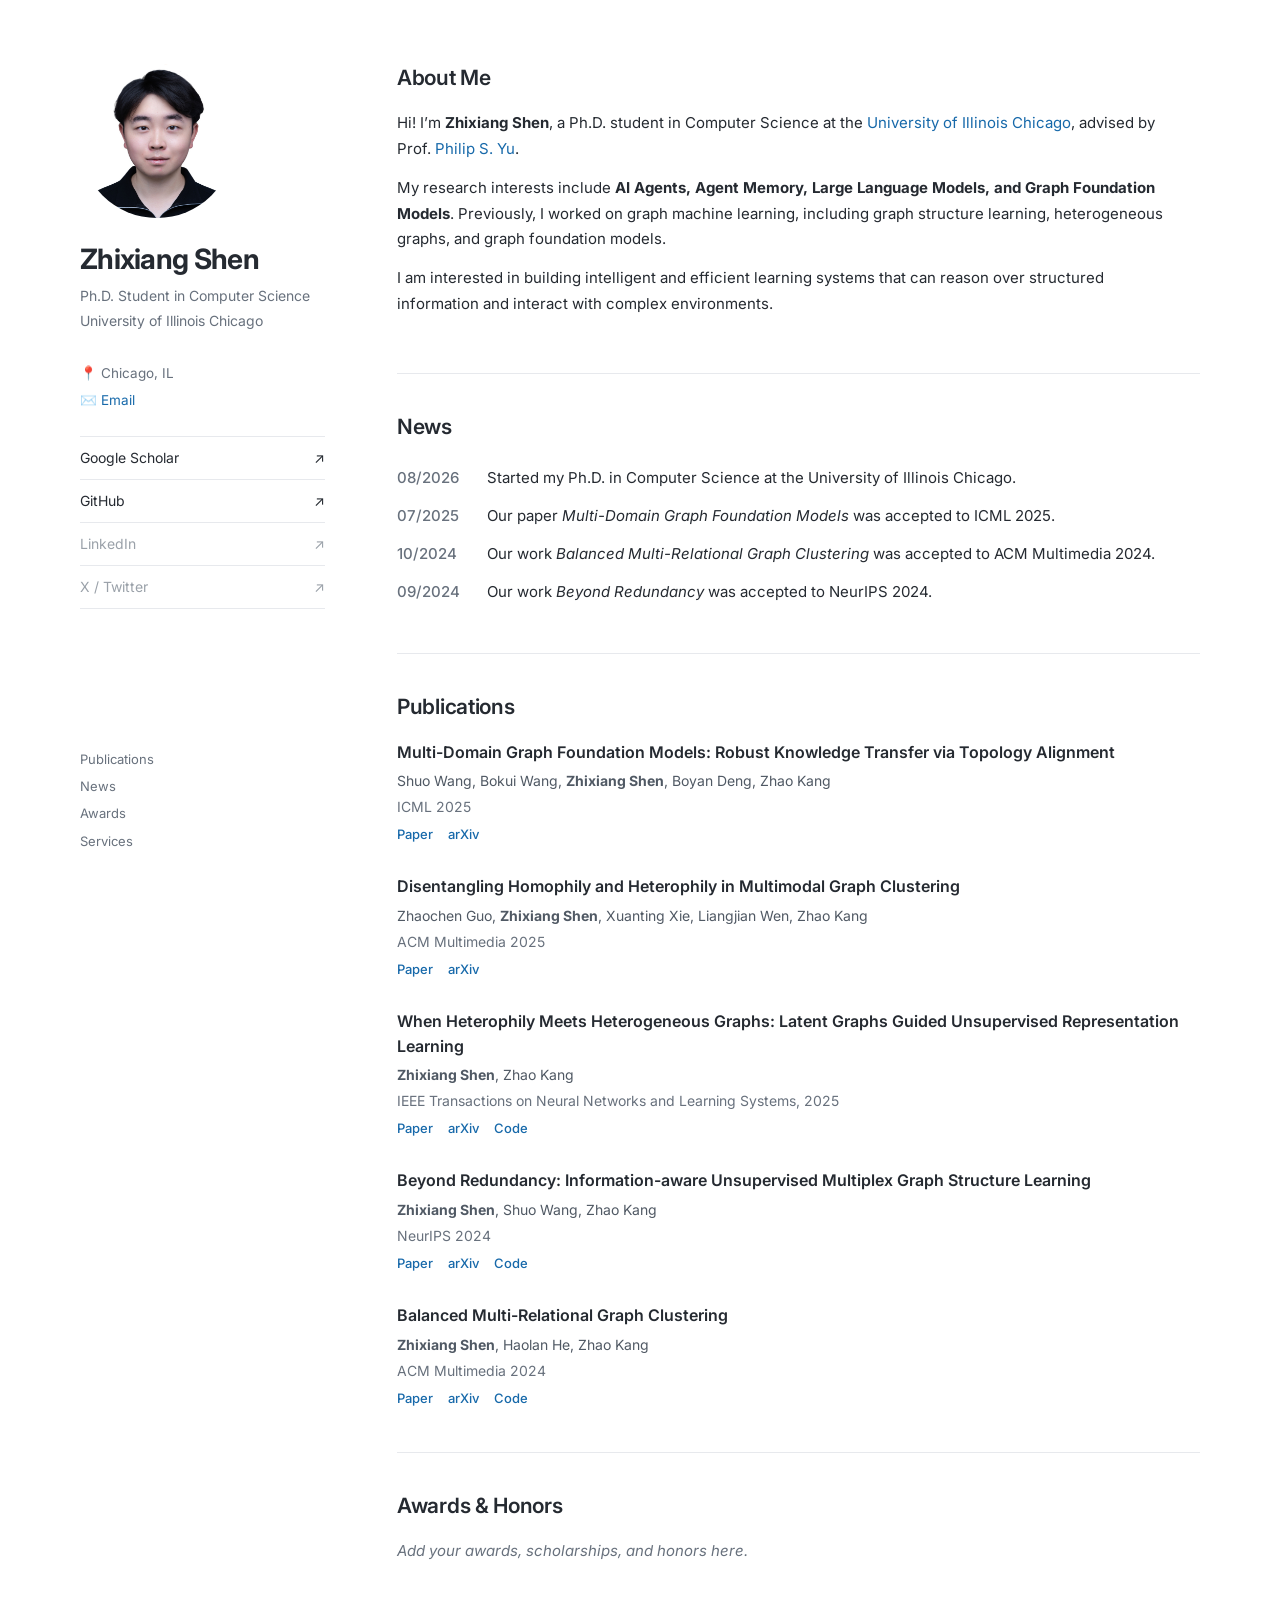
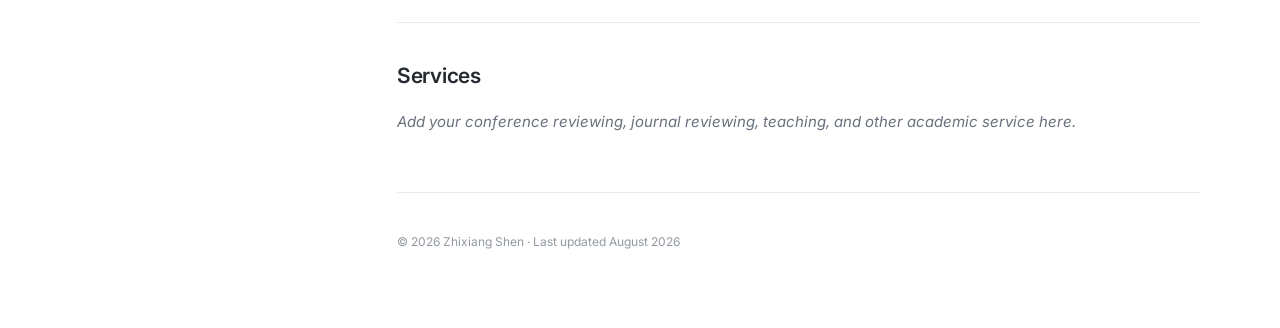
==== index.html @ 48ad9456 "Add files via upload" ====
<!DOCTYPE html>
<html lang="en">
<head>
  <meta charset="UTF-8">
  <meta name="viewport" content="width=device-width, initial-scale=1.0">
  <meta name="description" content="Zhixiang Shen — Ph.D. Student in Computer Science at the University of Illinois Chicago.">
  <title>Zhixiang Shen</title>
  <link rel="stylesheet" href="style.css">
</head>
<body>
  <div class="page">

    <!-- LEFT SIDEBAR -->
    <aside class="sidebar">
      <div class="profile">
        <img class="profile-photo" src="assets/profile.jpg" alt="Zhixiang Shen">
        <h1>Zhixiang Shen</h1>
        <p class="title">Ph.D. Student in Computer Science</p>
        <p class="school">University of Illinois Chicago</p>
      </div>

      <div class="contact">
        <div>📍 Chicago, IL</div>
        <div>✉️ <a href="mailto:zhixiang.zxs@gmail.com">Email</a></div>
      </div>

      <nav class="social-links">
        <a href="https://scholar.google.com/citations?user=W_fgHnwAAAAJ&hl=en" target="_blank" rel="noopener">
          <span>Google Scholar</span><span>↗</span>
        </a>
        <a href="https://github.com/zxlearningdeep" target="_blank" rel="noopener">
          <span>GitHub</span><span>↗</span>
        </a>

        <!-- Replace these two URLs with your actual profiles when ready. -->
        <a href="#" class="disabled" title="Add your LinkedIn URL">
          <span>LinkedIn</span><span>↗</span>
        </a>
        <a href="#" class="disabled" title="Add your X URL">
          <span>X / Twitter</span><span>↗</span>
        </a>
      </nav>

      <div class="sidebar-bottom">
        <a href="#publications">Publications</a>
        <a href="#news">News</a>
        <a href="#awards">Awards</a>
        <a href="#services">Services</a>
      </div>
    </aside>

    <!-- RIGHT CONTENT -->
    <main class="content">
      <section id="about">
        <h2>About Me</h2>
        <p>
          Hi! I’m <strong>Zhixiang Shen</strong>, a Ph.D. student in Computer Science at
          the <a href="https://www.uic.edu/" target="_blank" rel="noopener">University of Illinois Chicago</a>,
          advised by Prof. <a href="https://www.cs.uic.edu/~psyu/" target="_blank" rel="noopener">Philip S. Yu</a>.
        </p>
        <p>
          My research interests include <strong>AI Agents, Agent Memory, Large Language Models,
          and Graph Foundation Models</strong>. Previously, I worked on graph machine learning,
          including graph structure learning, heterogeneous graphs, and graph foundation models.
        </p>
        <p>
          I am interested in building intelligent and efficient learning systems that can
          reason over structured information and interact with complex environments.
        </p>
      </section>

      <section id="news">
        <h2>News</h2>
        <div class="news-item">
          <span class="date">08/2026</span>
          <span>Started my Ph.D. in Computer Science at the University of Illinois Chicago.</span>
        </div>
        <div class="news-item">
          <span class="date">07/2025</span>
          <span>Our paper <em>Multi-Domain Graph Foundation Models</em> was accepted to ICML 2025.</span>
        </div>
        <div class="news-item">
          <span class="date">10/2024</span>
          <span>Our work <em>Balanced Multi-Relational Graph Clustering</em> was accepted to ACM Multimedia 2024.</span>
        </div>
        <div class="news-item">
          <span class="date">09/2024</span>
          <span>Our work <em>Beyond Redundancy</em> was accepted to NeurIPS 2024.</span>
        </div>
      </section>

      <section id="publications">
        <h2>Publications</h2>

        <article class="publication">
          <h3>
            <a href="https://proceedings.mlr.press/v267/wang25dj.html" target="_blank" rel="noopener">
              Multi-Domain Graph Foundation Models: Robust Knowledge Transfer via Topology Alignment
            </a>
          </h3>
          <p class="authors">Shuo Wang, Bokui Wang, <strong>Zhixiang Shen</strong>, Boyan Deng, Zhao Kang</p>
          <p class="venue">ICML 2025</p>
          <div class="paper-links">
            <a href="https://proceedings.mlr.press/v267/wang25dj.html" target="_blank" rel="noopener">Paper</a>
            <a href="https://arxiv.org/abs/2502.02017" target="_blank" rel="noopener">arXiv</a>
          </div>
        </article>

        <article class="publication">
          <h3>
            <a href="https://dl.acm.org/doi/10.1145/3746027.3755631" target="_blank" rel="noopener">
              Disentangling Homophily and Heterophily in Multimodal Graph Clustering
            </a>
          </h3>
          <p class="authors">Zhaochen Guo, <strong>Zhixiang Shen</strong>, Xuanting Xie, Liangjian Wen, Zhao Kang</p>
          <p class="venue">ACM Multimedia 2025</p>
          <div class="paper-links">
            <a href="https://dl.acm.org/doi/10.1145/3746027.3755631" target="_blank" rel="noopener">Paper</a>
            <a href="https://arxiv.org/abs/2507.15253" target="_blank" rel="noopener">arXiv</a>
          </div>
        </article>

        <article class="publication">
          <h3>
            <a href="https://pubmed.ncbi.nlm.nih.gov/40031651/" target="_blank" rel="noopener">
              When Heterophily Meets Heterogeneous Graphs: Latent Graphs Guided Unsupervised Representation Learning
            </a>
          </h3>
          <p class="authors"><strong>Zhixiang Shen</strong>, Zhao Kang</p>
          <p class="venue">IEEE Transactions on Neural Networks and Learning Systems, 2025</p>
          <div class="paper-links">
            <a href="https://doi.org/10.1109/TNNLS.2025.3540063" target="_blank" rel="noopener">Paper</a>
            <a href="https://arxiv.org/abs/2409.00687" target="_blank" rel="noopener">arXiv</a>
            <a href="https://github.com/zxlearningdeep/LatGRL" target="_blank" rel="noopener">Code</a>
          </div>
        </article>

        <article class="publication">
          <h3>
            <a href="https://papers.nips.cc/paper_files/paper/2024/hash/380a0b16a7e6f8c5010f798c9f2d3c61-Abstract-Conference.html" target="_blank" rel="noopener">
              Beyond Redundancy: Information-aware Unsupervised Multiplex Graph Structure Learning
            </a>
          </h3>
          <p class="authors"><strong>Zhixiang Shen</strong>, Shuo Wang, Zhao Kang</p>
          <p class="venue">NeurIPS 2024</p>
          <div class="paper-links">
            <a href="https://papers.nips.cc/paper_files/paper/2024/hash/380a0b16a7e6f8c5010f798c9f2d3c61-Abstract-Conference.html" target="_blank" rel="noopener">Paper</a>
            <a href="https://arxiv.org/abs/2409.17386" target="_blank" rel="noopener">arXiv</a>
            <a href="https://github.com/zxlearningdeep/InfoMGF" target="_blank" rel="noopener">Code</a>
          </div>
        </article>

        <article class="publication">
          <h3>
            <a href="https://doi.org/10.1145/3664647.3681325" target="_blank" rel="noopener">
              Balanced Multi-Relational Graph Clustering
            </a>
          </h3>
          <p class="authors"><strong>Zhixiang Shen</strong>, Haolan He, Zhao Kang</p>
          <p class="venue">ACM Multimedia 2024</p>
          <div class="paper-links">
            <a href="https://doi.org/10.1145/3664647.3681325" target="_blank" rel="noopener">Paper</a>
            <a href="https://arxiv.org/abs/2407.16863" target="_blank" rel="noopener">arXiv</a>
            <a href="https://github.com/zxlearningdeep/BMGC" target="_blank" rel="noopener">Code</a>
          </div>
        </article>
      </section>

      <section id="awards">
        <h2>Awards &amp; Honors</h2>
        <p class="placeholder">
          Add your awards, scholarships, and honors here.
        </p>
      </section>

      <section id="services">
        <h2>Services</h2>
        <p class="placeholder">
          Add your conference reviewing, journal reviewing, teaching, and other academic service here.
        </p>
      </section>

      <footer>
        <p>© 2026 Zhixiang Shen · Last updated August 2026</p>
      </footer>
    </main>
  </div>
</body>
</html>
---- style.css ----
@import url('https://fonts.googleapis.com/css2?family=Inter:wght@400;500;600;700&display=swap');

:root {
  --text: #252a31;
  --muted: #68717d;
  --light: #f6f7f9;
  --line: #e7e9ed;
  --accent: #1769aa;
  --bg: #ffffff;
}

* { box-sizing: border-box; }

html { scroll-behavior: smooth; }

body {
  margin: 0;
  color: var(--text);
  background: var(--bg);
  font-family: Inter, -apple-system, BlinkMacSystemFont, "Segoe UI", sans-serif;
  font-size: 15px;
  line-height: 1.72;
}

.page {
  width: min(1120px, calc(100% - 56px));
  margin: 0 auto;
  display: grid;
  grid-template-columns: 245px minmax(0, 1fr);
  gap: 72px;
  align-items: start;
}

.sidebar {
  position: sticky;
  top: 0;
  min-height: 100vh;
  padding: 64px 0 48px;
  display: flex;
  flex-direction: column;
}

.profile-photo {
  width: 154px;
  height: 154px;
  border-radius: 50%;
  object-fit: cover;
  object-position: center;
  display: block;
  margin-bottom: 25px;
}

.profile h1 {
  font-size: 28px;
  line-height: 1.2;
  letter-spacing: -0.7px;
  margin: 0 0 8px;
}

.title {
  margin: 0;
  font-size: 14px;
  color: var(--muted);
  line-height: 1.55;
}

.school {
  margin: 4px 0 0;
  font-size: 14px;
  color: var(--muted);
  line-height: 1.55;
}

.contact {
  margin-top: 28px;
  color: var(--muted);
  font-size: 13.5px;
  line-height: 2;
}

a {
  color: var(--accent);
  text-decoration: none;
}

a:hover {
  text-decoration: underline;
}

.social-links {
  display: flex;
  flex-direction: column;
  margin-top: 22px;
  border-top: 1px solid var(--line);
}

.social-links a {
  color: var(--text);
  display: flex;
  justify-content: space-between;
  align-items: center;
  padding: 9px 0;
  border-bottom: 1px solid var(--line);
  font-size: 14px;
}

.social-links a:hover {
  color: var(--accent);
  text-decoration: none;
}

.social-links .disabled {
  color: #9aa1a9;
  cursor: default;
}

.sidebar-bottom {
  margin-top: auto;
  padding-top: 35px;
  display: flex;
  flex-direction: column;
  gap: 5px;
  font-size: 13px;
}

.sidebar-bottom a {
  color: var(--muted);
}

.content {
  min-width: 0;
  padding: 64px 0 55px;
}

section {
  padding: 0 0 43px;
  margin-bottom: 39px;
  border-bottom: 1px solid var(--line);
}

h2 {
  margin: 0 0 19px;
  font-size: 21px;
  line-height: 1.3;
  letter-spacing: -0.3px;
  font-weight: 600;
}

.content p {
  max-width: 790px;
}

#about p {
  margin: 0 0 13px;
}

.news-item {
  display: grid;
  grid-template-columns: 72px 1fr;
  gap: 18px;
  padding: 6px 0;
}

.date {
  color: var(--muted);
  font-weight: 500;
  white-space: nowrap;
}

.publication {
  margin: 0 0 29px;
}

.publication:last-child {
  margin-bottom: 0;
}

.publication h3 {
  margin: 0 0 5px;
  font-size: 16px;
  line-height: 1.52;
  font-weight: 600;
}

.publication h3 a {
  color: var(--text);
}

.publication h3 a:hover {
  color: var(--accent);
}

.authors {
  color: #505964;
  margin: 0 0 2px;
  font-size: 14px;
}

.venue {
  color: var(--muted);
  margin: 0 0 4px;
  font-size: 14px;
}

.paper-links {
  display: flex;
  gap: 15px;
  font-size: 13px;
}

.paper-links a {
  font-weight: 500;
}

.placeholder {
  color: var(--muted);
  font-style: italic;
}

footer {
  color: #9299a2;
  font-size: 12px;
  padding-bottom: 20px;
}

footer p { margin: 0; }

@media (max-width: 820px) {
  .page {
    width: min(700px, calc(100% - 40px));
    display: block;
  }

  .sidebar {
    position: static;
    min-height: auto;
    padding: 38px 0 30px;
  }

  .profile-photo {
    width: 125px;
    height: 125px;
  }

  .sidebar-bottom {
    display: none;
  }

  .content {
    padding: 0 0 40px;
  }
}

@media (max-width: 520px) {
  .page {
    width: calc(100% - 30px);
  }

  .news-item {
    grid-template-columns: 62px 1fr;
    gap: 12px;
  }

  .publication h3 {
    font-size: 15px;
  }
}
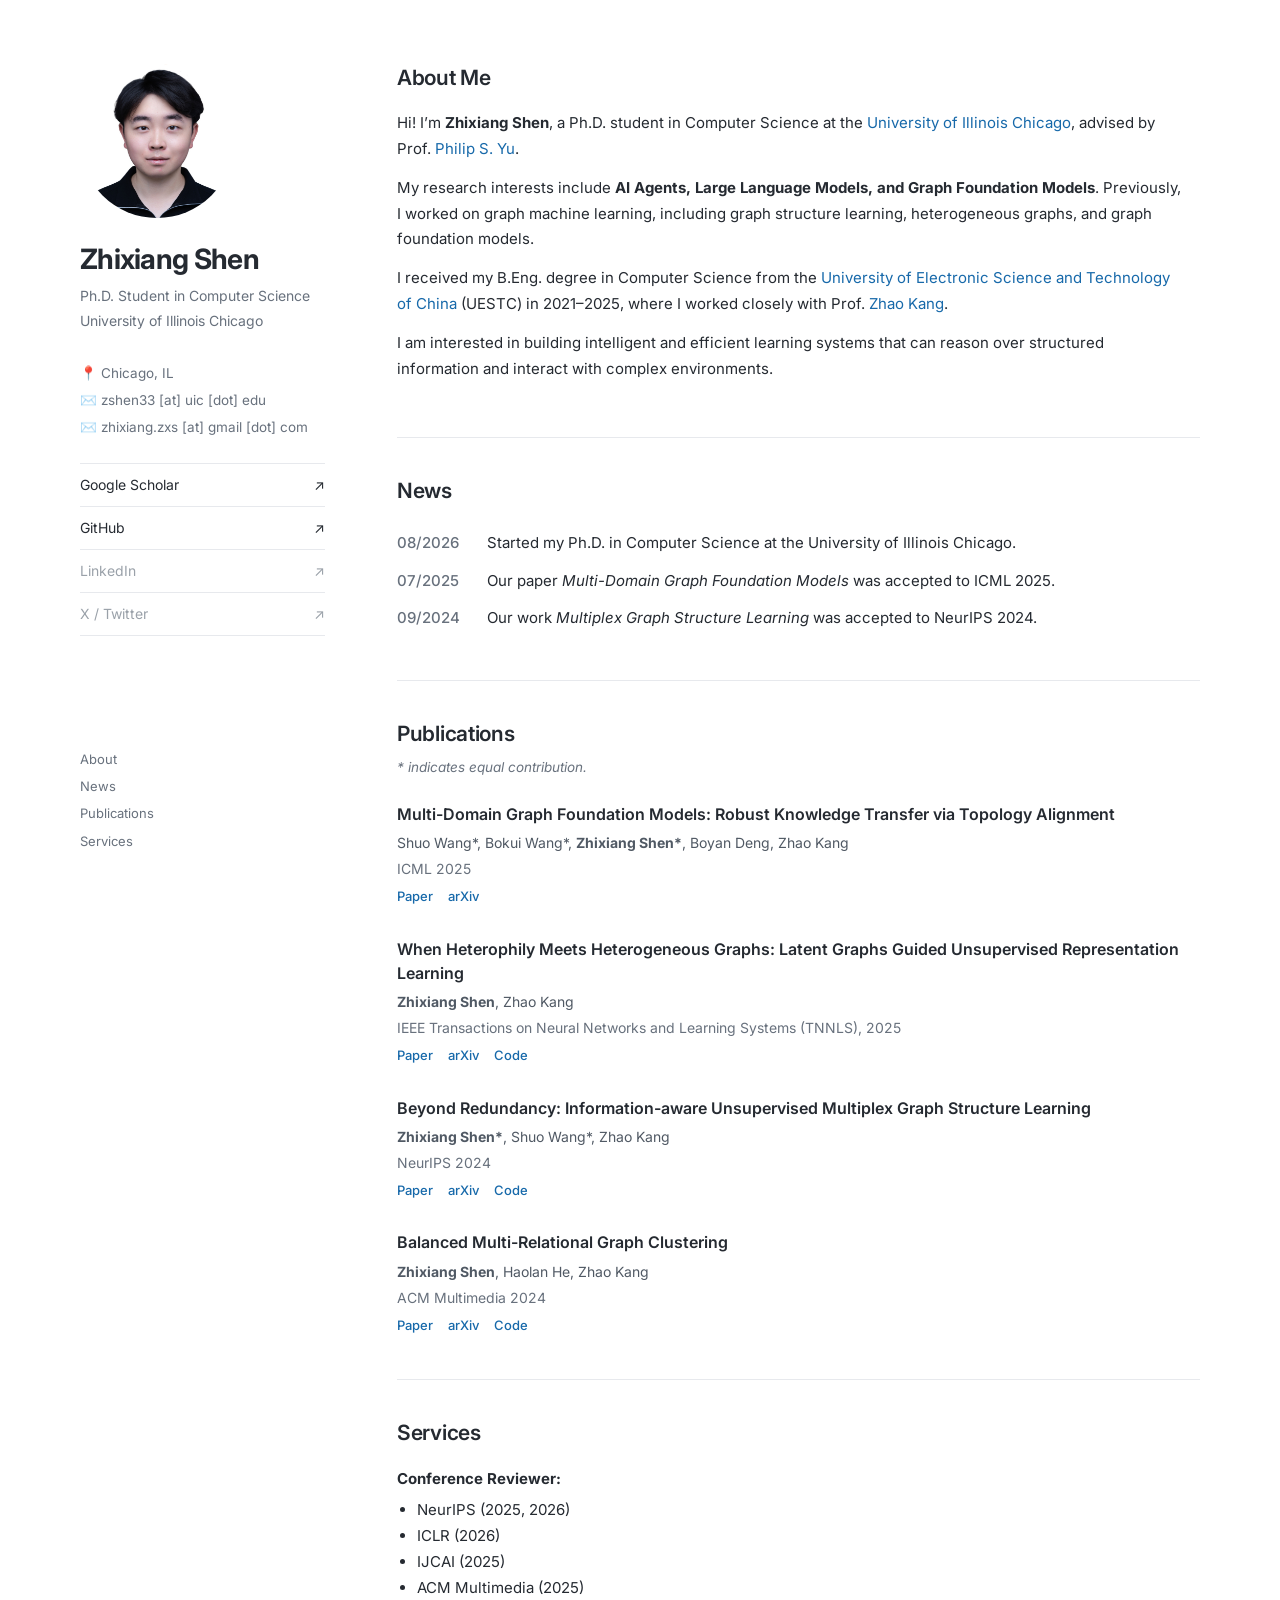
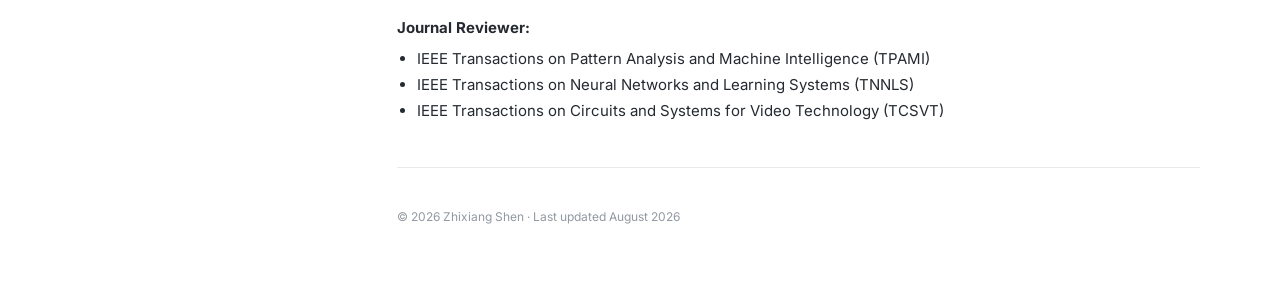
==== commit 6d719018: "Revise contact info and add reviewer sections Updated contact information and research interests. Ad" ====
--- a/index.html
+++ b/index.html
@@ -21,7 +21,9 @@
 
       <div class="contact">
         <div>📍 Chicago, IL</div>
-        <div>✉️ <a href="mailto:zhixiang.zxs@gmail.com">Email</a></div>
+        <!-- Anti-scraping obfuscated plain-text emails without mailto links -->
+        <div>✉️ zshen33 [at] uic [dot] edu</div>
+        <div>✉️ zhixiang.zxs [at] gmail [dot] com</div>
       </div>
 
       <nav class="social-links">
@@ -31,8 +33,6 @@
         <a href="https://github.com/zxlearningdeep" target="_blank" rel="noopener">
           <span>GitHub</span><span>↗</span>
         </a>
-
-        <!-- Replace these two URLs with your actual profiles when ready. -->
         <a href="#" class="disabled" title="Add your LinkedIn URL">
           <span>LinkedIn</span><span>↗</span>
         </a>
@@ -42,9 +42,9 @@
       </nav>
 
       <div class="sidebar-bottom">
+        <a href="#about">About</a>
+        <a href="#news">News</a>
         <a href="#publications">Publications</a>
-        <a href="#news">News</a>
-        <a href="#awards">Awards</a>
         <a href="#services">Services</a>
       </div>
     </aside>
@@ -56,12 +56,16 @@
         <p>
           Hi! I’m <strong>Zhixiang Shen</strong>, a Ph.D. student in Computer Science at
           the <a href="https://www.uic.edu/" target="_blank" rel="noopener">University of Illinois Chicago</a>,
-          advised by Prof. <a href="https://www.cs.uic.edu/~psyu/" target="_blank" rel="noopener">Philip S. Yu</a>.
+          advised by Prof. <a href="https://cs.uic.edu/profiles/philip-yu/" target="_blank" rel="noopener">Philip S. Yu</a>.
         </p>
         <p>
-          My research interests include <strong>AI Agents, Agent Memory, Large Language Models,
-          and Graph Foundation Models</strong>. Previously, I worked on graph machine learning,
-          including graph structure learning, heterogeneous graphs, and graph foundation models.
+          My research interests include <strong>AI Agents, Large Language Models, and Graph Foundation Models</strong>. 
+          Previously, I worked on graph machine learning, including graph structure learning, heterogeneous graphs, and graph foundation models.
+        </p>
+        <p>
+          I received my B.Eng. degree in Computer Science from the 
+          <a href="https://en.uestc.edu.cn/" target="_blank" rel="noopener">University of Electronic Science and Technology of China</a> (UESTC) in 2021–2025, 
+          where I worked closely with Prof. <a href="https://sites.google.com/site/zhaokanghomepage/" target="_blank" rel="noopener">Zhao Kang</a>.
         </p>
         <p>
           I am interested in building intelligent and efficient learning systems that can
@@ -80,17 +84,16 @@
           <span>Our paper <em>Multi-Domain Graph Foundation Models</em> was accepted to ICML 2025.</span>
         </div>
         <div class="news-item">
-          <span class="date">10/2024</span>
-          <span>Our work <em>Balanced Multi-Relational Graph Clustering</em> was accepted to ACM Multimedia 2024.</span>
-        </div>
-        <div class="news-item">
           <span class="date">09/2024</span>
-          <span>Our work <em>Beyond Redundancy</em> was accepted to NeurIPS 2024.</span>
+          <span>Our work <em>Multiplex Graph Structure Learning</em> was accepted to NeurIPS 2024.</span>
         </div>
       </section>
 
       <section id="publications">
         <h2>Publications</h2>
+        <p style="color: var(--muted); font-size: 13.5px; margin-top: -10px; margin-bottom: 22px;">
+          <em>* indicates equal contribution.</em>
+        </p>
 
         <article class="publication">
           <h3>
@@ -98,25 +101,11 @@
               Multi-Domain Graph Foundation Models: Robust Knowledge Transfer via Topology Alignment
             </a>
           </h3>
-          <p class="authors">Shuo Wang, Bokui Wang, <strong>Zhixiang Shen</strong>, Boyan Deng, Zhao Kang</p>
+          <p class="authors">Shuo Wang*, Bokui Wang*, <strong>Zhixiang Shen*</strong>, Boyan Deng, Zhao Kang</p>
           <p class="venue">ICML 2025</p>
           <div class="paper-links">
             <a href="https://proceedings.mlr.press/v267/wang25dj.html" target="_blank" rel="noopener">Paper</a>
             <a href="https://arxiv.org/abs/2502.02017" target="_blank" rel="noopener">arXiv</a>
-          </div>
-        </article>
-
-        <article class="publication">
-          <h3>
-            <a href="https://dl.acm.org/doi/10.1145/3746027.3755631" target="_blank" rel="noopener">
-              Disentangling Homophily and Heterophily in Multimodal Graph Clustering
-            </a>
-          </h3>
-          <p class="authors">Zhaochen Guo, <strong>Zhixiang Shen</strong>, Xuanting Xie, Liangjian Wen, Zhao Kang</p>
-          <p class="venue">ACM Multimedia 2025</p>
-          <div class="paper-links">
-            <a href="https://dl.acm.org/doi/10.1145/3746027.3755631" target="_blank" rel="noopener">Paper</a>
-            <a href="https://arxiv.org/abs/2507.15253" target="_blank" rel="noopener">arXiv</a>
           </div>
         </article>
 
@@ -127,7 +116,7 @@
             </a>
           </h3>
           <p class="authors"><strong>Zhixiang Shen</strong>, Zhao Kang</p>
-          <p class="venue">IEEE Transactions on Neural Networks and Learning Systems, 2025</p>
+          <p class="venue">IEEE Transactions on Neural Networks and Learning Systems (TNNLS), 2025</p>
           <div class="paper-links">
             <a href="https://doi.org/10.1109/TNNLS.2025.3540063" target="_blank" rel="noopener">Paper</a>
             <a href="https://arxiv.org/abs/2409.00687" target="_blank" rel="noopener">arXiv</a>
@@ -141,7 +130,7 @@
               Beyond Redundancy: Information-aware Unsupervised Multiplex Graph Structure Learning
             </a>
           </h3>
-          <p class="authors"><strong>Zhixiang Shen</strong>, Shuo Wang, Zhao Kang</p>
+          <p class="authors"><strong>Zhixiang Shen*</strong>, Shuo Wang*, Zhao Kang</p>
           <p class="venue">NeurIPS 2024</p>
           <div class="paper-links">
             <a href="https://papers.nips.cc/paper_files/paper/2024/hash/380a0b16a7e6f8c5010f798c9f2d3c61-Abstract-Conference.html" target="_blank" rel="noopener">Paper</a>
@@ -166,18 +155,25 @@
         </article>
       </section>
 
-      <section id="awards">
-        <h2>Awards &amp; Honors</h2>
-        <p class="placeholder">
-          Add your awards, scholarships, and honors here.
-        </p>
-      </section>
-
       <section id="services">
         <h2>Services</h2>
-        <p class="placeholder">
-          Add your conference reviewing, journal reviewing, teaching, and other academic service here.
-        </p>
+        <div style="margin-bottom: 14px;">
+          <strong>Conference Reviewer:</strong>
+          <ul style="margin: 6px 0 0 20px; padding: 0;">
+            <li>NeurIPS (2025, 2026)</li>
+            <li>ICLR (2026)</li>
+            <li>IJCAI (2025)</li>
+            <li>ACM Multimedia (2025)</li>
+          </ul>
+        </div>
+        <div>
+          <strong>Journal Reviewer:</strong>
+          <ul style="margin: 6px 0 0 20px; padding: 0;">
+            <li>IEEE Transactions on Pattern Analysis and Machine Intelligence (TPAMI)</li>
+            <li>IEEE Transactions on Neural Networks and Learning Systems (TNNLS)</li>
+            <li>IEEE Transactions on Circuits and Systems for Video Technology (TCSVT)</li>
+          </ul>
+        </div>
       </section>
 
       <footer>
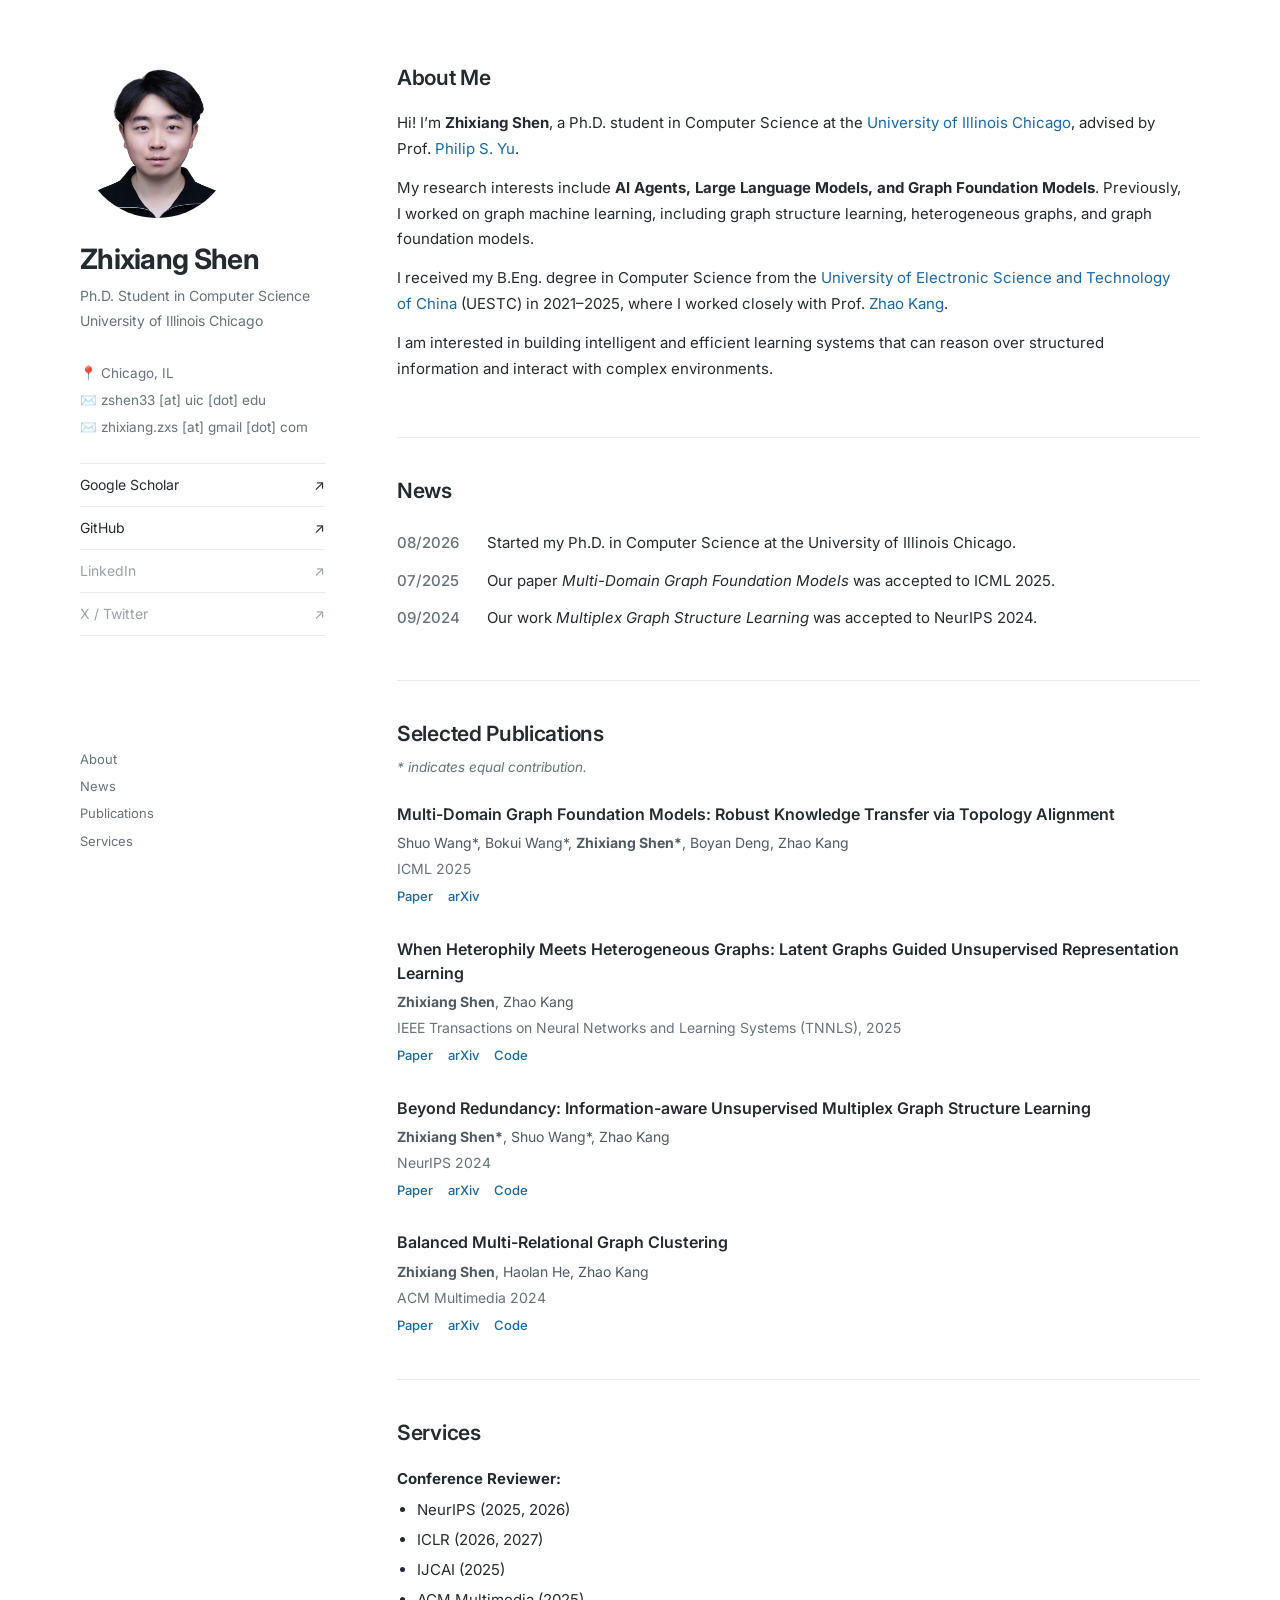
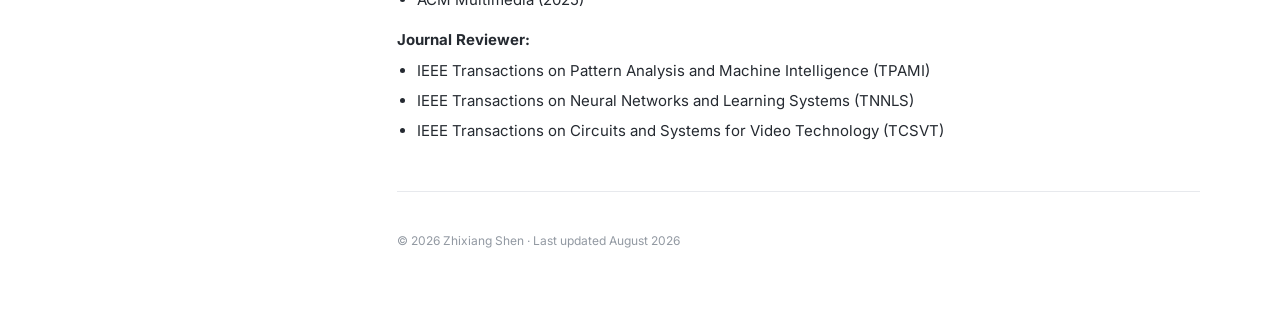
==== commit fee87c63: "Update section titles and conference reviewer years" ====
--- a/index.html
+++ b/index.html
@@ -90,7 +90,7 @@
       </section>
 
       <section id="publications">
-        <h2>Publications</h2>
+        <h2>Selected Publications</h2>
         <p style="color: var(--muted); font-size: 13.5px; margin-top: -10px; margin-bottom: 22px;">
           <em>* indicates equal contribution.</em>
         </p>
@@ -161,7 +161,7 @@
           <strong>Conference Reviewer:</strong>
           <ul style="margin: 6px 0 0 20px; padding: 0;">
             <li>NeurIPS (2025, 2026)</li>
-            <li>ICLR (2026)</li>
+            <li>ICLR (2026, 2027)</li>
             <li>IJCAI (2025)</li>
             <li>ACM Multimedia (2025)</li>
           </ul>
--- a/style.css
+++ b/style.css
@@ -265,3 +265,19 @@
     font-size: 15px;
   }
 }
+
+#services ul {
+  list-style-type: disc;
+  margin: 6px 0 14px 20px;
+  padding: 0;
+}
+
+#services li {
+  margin-bottom: 4px;
+  color: var(--text);
+}
+
+
+.contact div {
+  word-break: break-word;
+}
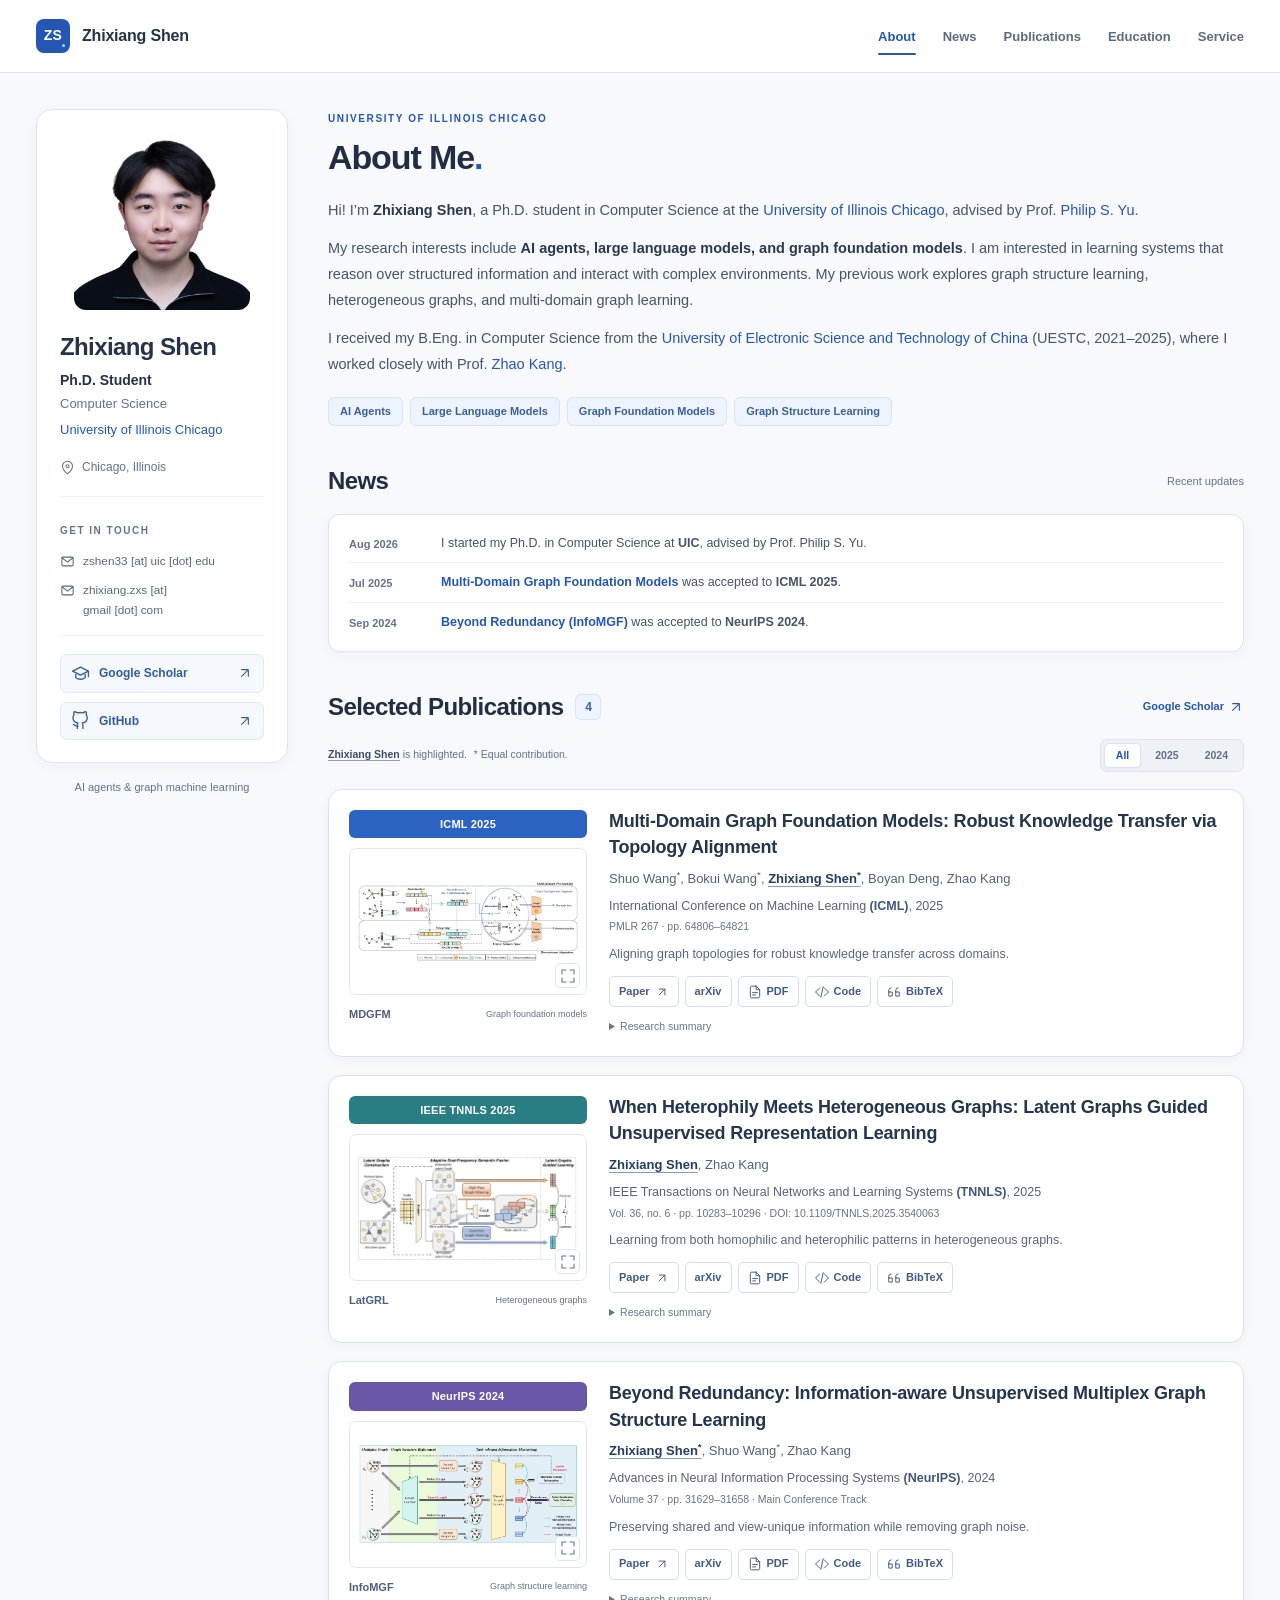
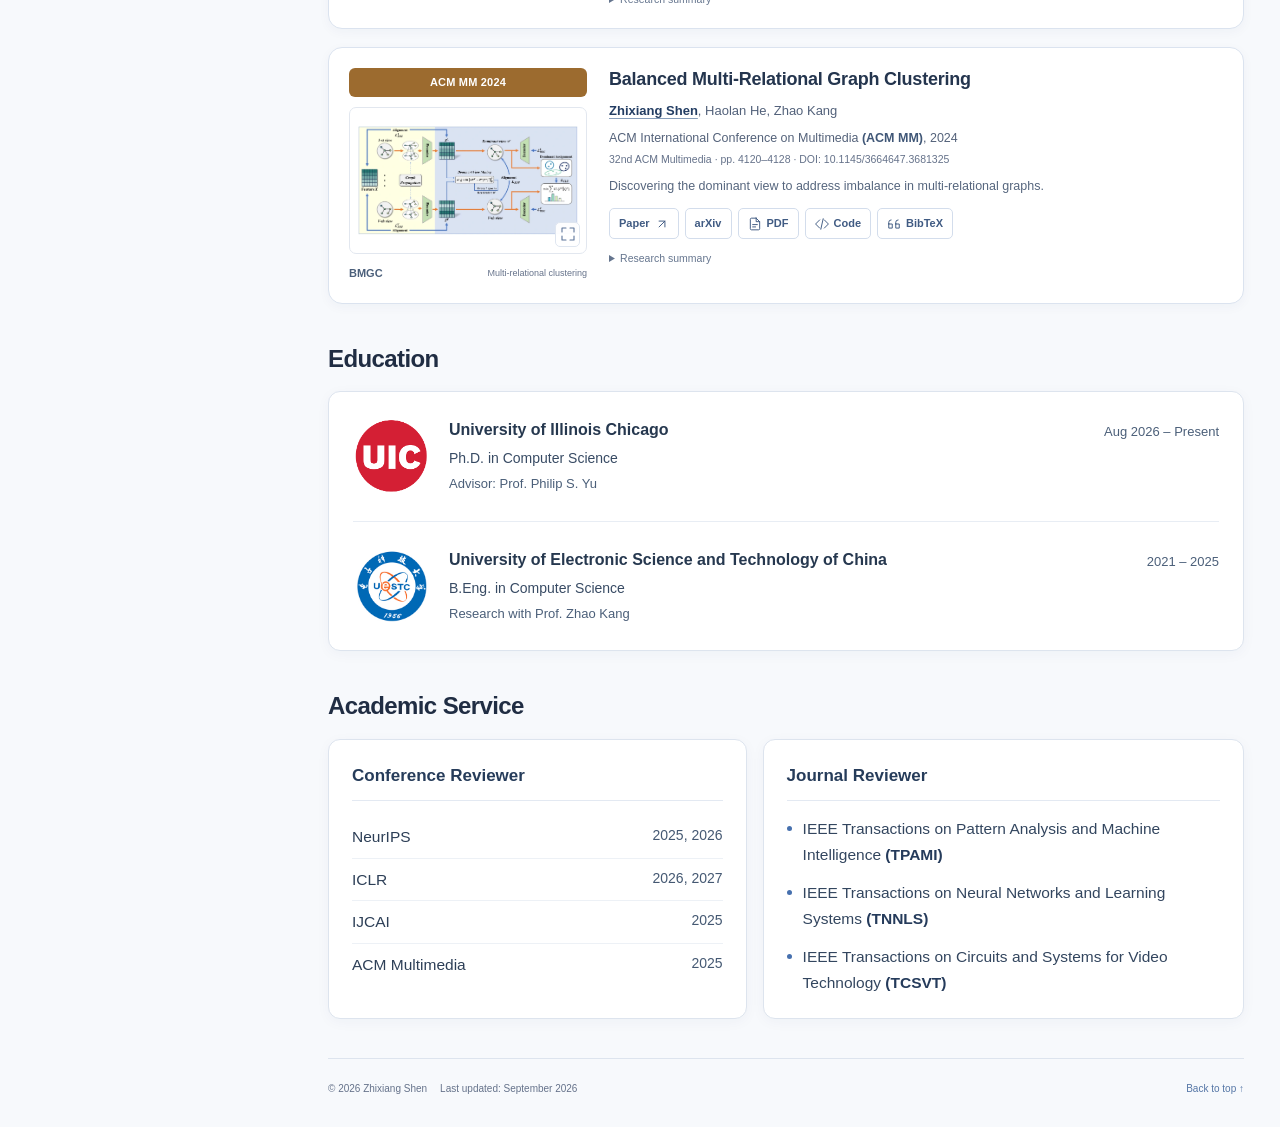
==== commit e5fc8898: "Add files via upload Update personal homepage" ====
--- a/index.html
+++ b/index.html
@@ -3,183 +3,208 @@
 <head>
   <meta charset="UTF-8">
   <meta name="viewport" content="width=device-width, initial-scale=1.0">
-  <meta name="description" content="Zhixiang Shen — Ph.D. Student in Computer Science at the University of Illinois Chicago.">
-  <title>Zhixiang Shen</title>
+  <meta name="description" content="Zhixiang Shen is a Computer Science Ph.D. student at the University of Illinois Chicago. Research in AI agents, large language models, and graph foundation models.">
+  <meta name="theme-color" content="#2457b3">
+  <meta property="og:title" content="Zhixiang Shen | UIC Computer Science">
+  <meta property="og:description" content="Research, publications, and academic activities in AI agents and graph machine learning.">
+  <meta property="og:type" content="website">
+  <meta property="og:url" content="https://zxlearningdeep.github.io/">
+  <meta property="og:image" content="https://zxlearningdeep.github.io/assets/profile.jpg">
+  <title>Zhixiang Shen | UIC Computer Science</title>
+  <link rel="icon" href="assets/favicon.svg" type="image/svg+xml">
   <link rel="stylesheet" href="style.css">
+  <script src="script.js" defer></script>
 </head>
 <body>
+  <a class="skip-link" href="#main">Skip to content</a>
+  <svg class="icon-definitions" xmlns="http://www.w3.org/2000/svg" aria-hidden="true"><symbol id="icon-arrow" viewBox="0 0 24 24"><path d="M7 17 17 7M7 7h10v10"/></symbol><symbol id="icon-pin" viewBox="0 0 24 24"><path d="M20 10c0 6-8 12-8 12S4 16 4 10a8 8 0 1 1 16 0Z"/><circle cx="12" cy="10" r="2.5"/></symbol><symbol id="icon-mail" viewBox="0 0 24 24"><rect x="3" y="5" width="18" height="14" rx="2"/><path d="m3 6 9 7 9-7"/></symbol><symbol id="icon-scholar" viewBox="0 0 24 24"><path d="m2 9 10-5 10 5-10 5L2 9Zm4 2v6c3 3 9 3 12 0v-6M22 9v7"/></symbol><symbol id="icon-github" viewBox="0 0 24 24"><path d="M9 19c-4 1-4-2-6-2m12 5v-4c0-1 .1-2-.8-3 3.1-.3 6.3-1.5 6.3-6.8 0-1.5-.5-2.7-1.4-3.7.2-.4.6-1.8-.2-3.5 0 0-1.2-.4-3.9 1.4a13.5 13.5 0 0 0-7 0C5.3.6 4.1 1 4.1 1c-.8 1.7-.4 3.1-.2 3.5C3 5.5 2.5 6.7 2.5 8.2c0 5.3 3.2 6.5 6.3 6.8-.8.8-.8 1.6-.8 3v4"/></symbol><symbol id="icon-file" viewBox="0 0 24 24"><path d="M14 2H6a2 2 0 0 0-2 2v16a2 2 0 0 0 2 2h12a2 2 0 0 0 2-2V8l-6-6Zm0 0v6h6M8 13h8M8 17h5"/></symbol><symbol id="icon-code" viewBox="0 0 24 24"><path d="m8 5-7 7 7 7m8-14 7 7-7 7M14 3l-4 18"/></symbol><symbol id="icon-quote" viewBox="0 0 24 24"><path d="M3 12h6v7H3v-7Zm12 0h6v7h-6v-7ZM3 12V9a4 4 0 0 1 4-4m8 7V9a4 4 0 0 1 4-4"/></symbol><symbol id="icon-expand" viewBox="0 0 24 24"><path d="M9 3H3v6m12-6h6v6M3 15v6h6m12-6v6h-6"/></symbol><symbol id="icon-close" viewBox="0 0 24 24"><path d="m6 6 12 12M6 18 18 6"/></symbol><symbol id="icon-copy" viewBox="0 0 24 24"><rect x="9" y="9" width="12" height="12" rx="2"/><path d="M5 15H3V3h12v2"/></symbol></svg>
+  <header class="site-header">
+    <div class="header-inner">
+      <a class="brand" href="#about" aria-label="Zhixiang Shen homepage"><span class="brand-mark">ZS<span></span></span><span>Zhixiang Shen</span></a>
+      <nav class="main-nav" aria-label="Main navigation">
+        <a href="#about" class="active" aria-current="location">About</a><a href="#news">News</a><a href="#publications">Publications</a><a href="#education">Education</a><a href="#services">Service</a>
+      </nav>
+    </div>
+  </header>
   <div class="page">
-
-    <!-- LEFT SIDEBAR -->
-    <aside class="sidebar">
-      <div class="profile">
-        <img class="profile-photo" src="assets/profile.jpg" alt="Zhixiang Shen">
+    <aside class="sidebar" aria-label="Profile and contact information">
+      <div class="profile-card">
+        <img class="profile-photo" src="assets/profile.jpg" width="602" height="602" alt="Portrait of Zhixiang Shen">
         <h1>Zhixiang Shen</h1>
-        <p class="title">Ph.D. Student in Computer Science</p>
-        <p class="school">University of Illinois Chicago</p>
+        <p class="profile-role">Ph.D. Student</p><p class="profile-department">Computer Science</p>
+        <a class="profile-school" href="https://www.uic.edu/" target="_blank" rel="noopener noreferrer" >University of Illinois Chicago</a>
+        <div class="profile-location"><svg class="icon " aria-hidden="true"><use href="#icon-pin"/></svg>Chicago, Illinois</div>
+        <div class="contact-block"><span class="contact-label">GET IN TOUCH</span><p><svg class="icon " aria-hidden="true"><use href="#icon-mail"/></svg><span>zshen33 [at] uic [dot] edu</span></p><p><svg class="icon " aria-hidden="true"><use href="#icon-mail"/></svg><span>zhixiang.zxs [at]<br> gmail [dot] com</span></p></div>
+        <div class="social-links"><a class="" href="https://scholar.google.com/citations?user=W_fgHnwAAAAJ&amp;hl=en" target="_blank" rel="noopener noreferrer" ><svg class="icon " aria-hidden="true"><use href="#icon-scholar"/></svg>Google Scholar<svg class="icon small" aria-hidden="true"><use href="#icon-arrow"/></svg></a><a class="" href="https://github.com/zxlearningdeep" target="_blank" rel="noopener noreferrer" ><svg class="icon " aria-hidden="true"><use href="#icon-github"/></svg>GitHub<svg class="icon small" aria-hidden="true"><use href="#icon-arrow"/></svg></a></div>
       </div>
-
-      <div class="contact">
-        <div>📍 Chicago, IL</div>
-        <!-- Anti-scraping obfuscated plain-text emails without mailto links -->
-        <div>✉️ zshen33 [at] uic [dot] edu</div>
-        <div>✉️ zhixiang.zxs [at] gmail [dot] com</div>
-      </div>
-
-      <nav class="social-links">
-        <a href="https://scholar.google.com/citations?user=W_fgHnwAAAAJ&hl=en" target="_blank" rel="noopener">
-          <span>Google Scholar</span><span>↗</span>
-        </a>
-        <a href="https://github.com/zxlearningdeep" target="_blank" rel="noopener">
-          <span>GitHub</span><span>↗</span>
-        </a>
-        <a href="#" class="disabled" title="Add your LinkedIn URL">
-          <span>LinkedIn</span><span>↗</span>
-        </a>
-        <a href="#" class="disabled" title="Add your X URL">
-          <span>X / Twitter</span><span>↗</span>
-        </a>
-      </nav>
-
-      <div class="sidebar-bottom">
-        <a href="#about">About</a>
-        <a href="#news">News</a>
-        <a href="#publications">Publications</a>
-        <a href="#services">Services</a>
-      </div>
+      <p class="sidebar-note">AI agents &amp; graph machine learning</p>
     </aside>
-
-    <!-- RIGHT CONTENT -->
-    <main class="content">
-      <section id="about">
-        <h2>About Me</h2>
-        <p>
-          Hi! I’m <strong>Zhixiang Shen</strong>, a Ph.D. student in Computer Science at
-          the <a href="https://www.uic.edu/" target="_blank" rel="noopener">University of Illinois Chicago</a>,
-          advised by Prof. <a href="https://cs.uic.edu/profiles/philip-yu/" target="_blank" rel="noopener">Philip S. Yu</a>.
-        </p>
-        <p>
-          My research interests include <strong>AI Agents, Large Language Models, and Graph Foundation Models</strong>. 
-          Previously, I worked on graph machine learning, including graph structure learning, heterogeneous graphs, and graph foundation models.
-        </p>
-        <p>
-          I received my B.Eng. degree in Computer Science from the 
-          <a href="https://en.uestc.edu.cn/" target="_blank" rel="noopener">University of Electronic Science and Technology of China</a> (UESTC) in 2021–2025, 
-          where I worked closely with Prof. <a href="https://sites.google.com/site/zhaokanghomepage/" target="_blank" rel="noopener">Zhao Kang</a>.
-        </p>
-        <p>
-          I am interested in building intelligent and efficient learning systems that can
-          reason over structured information and interact with complex environments.
-        </p>
-      </section>
-
-      <section id="news">
-        <h2>News</h2>
-        <div class="news-item">
-          <span class="date">08/2026</span>
-          <span>Started my Ph.D. in Computer Science at the University of Illinois Chicago.</span>
-        </div>
-        <div class="news-item">
-          <span class="date">07/2025</span>
-          <span>Our paper <em>Multi-Domain Graph Foundation Models</em> was accepted to ICML 2025.</span>
-        </div>
-        <div class="news-item">
-          <span class="date">09/2024</span>
-          <span>Our work <em>Multiplex Graph Structure Learning</em> was accepted to NeurIPS 2024.</span>
-        </div>
-      </section>
-
-      <section id="publications">
-        <h2>Selected Publications</h2>
-        <p style="color: var(--muted); font-size: 13.5px; margin-top: -10px; margin-bottom: 22px;">
-          <em>* indicates equal contribution.</em>
-        </p>
-
-        <article class="publication">
-          <h3>
-            <a href="https://proceedings.mlr.press/v267/wang25dj.html" target="_blank" rel="noopener">
-              Multi-Domain Graph Foundation Models: Robust Knowledge Transfer via Topology Alignment
-            </a>
-          </h3>
-          <p class="authors">Shuo Wang*, Bokui Wang*, <strong>Zhixiang Shen*</strong>, Boyan Deng, Zhao Kang</p>
-          <p class="venue">ICML 2025</p>
-          <div class="paper-links">
-            <a href="https://proceedings.mlr.press/v267/wang25dj.html" target="_blank" rel="noopener">Paper</a>
-            <a href="https://arxiv.org/abs/2502.02017" target="_blank" rel="noopener">arXiv</a>
-          </div>
-        </article>
-
-        <article class="publication">
-          <h3>
-            <a href="https://pubmed.ncbi.nlm.nih.gov/40031651/" target="_blank" rel="noopener">
-              When Heterophily Meets Heterogeneous Graphs: Latent Graphs Guided Unsupervised Representation Learning
-            </a>
-          </h3>
-          <p class="authors"><strong>Zhixiang Shen</strong>, Zhao Kang</p>
-          <p class="venue">IEEE Transactions on Neural Networks and Learning Systems (TNNLS), 2025</p>
-          <div class="paper-links">
-            <a href="https://doi.org/10.1109/TNNLS.2025.3540063" target="_blank" rel="noopener">Paper</a>
-            <a href="https://arxiv.org/abs/2409.00687" target="_blank" rel="noopener">arXiv</a>
-            <a href="https://github.com/zxlearningdeep/LatGRL" target="_blank" rel="noopener">Code</a>
-          </div>
-        </article>
-
-        <article class="publication">
-          <h3>
-            <a href="https://papers.nips.cc/paper_files/paper/2024/hash/380a0b16a7e6f8c5010f798c9f2d3c61-Abstract-Conference.html" target="_blank" rel="noopener">
-              Beyond Redundancy: Information-aware Unsupervised Multiplex Graph Structure Learning
-            </a>
-          </h3>
-          <p class="authors"><strong>Zhixiang Shen*</strong>, Shuo Wang*, Zhao Kang</p>
-          <p class="venue">NeurIPS 2024</p>
-          <div class="paper-links">
-            <a href="https://papers.nips.cc/paper_files/paper/2024/hash/380a0b16a7e6f8c5010f798c9f2d3c61-Abstract-Conference.html" target="_blank" rel="noopener">Paper</a>
-            <a href="https://arxiv.org/abs/2409.17386" target="_blank" rel="noopener">arXiv</a>
-            <a href="https://github.com/zxlearningdeep/InfoMGF" target="_blank" rel="noopener">Code</a>
-          </div>
-        </article>
-
-        <article class="publication">
-          <h3>
-            <a href="https://doi.org/10.1145/3664647.3681325" target="_blank" rel="noopener">
-              Balanced Multi-Relational Graph Clustering
-            </a>
-          </h3>
-          <p class="authors"><strong>Zhixiang Shen</strong>, Haolan He, Zhao Kang</p>
-          <p class="venue">ACM Multimedia 2024</p>
-          <div class="paper-links">
-            <a href="https://doi.org/10.1145/3664647.3681325" target="_blank" rel="noopener">Paper</a>
-            <a href="https://arxiv.org/abs/2407.16863" target="_blank" rel="noopener">arXiv</a>
-            <a href="https://github.com/zxlearningdeep/BMGC" target="_blank" rel="noopener">Code</a>
-          </div>
-        </article>
-      </section>
-
-      <section id="services">
-        <h2>Services</h2>
-        <div style="margin-bottom: 14px;">
-          <strong>Conference Reviewer:</strong>
-          <ul style="margin: 6px 0 0 20px; padding: 0;">
-            <li>NeurIPS (2025, 2026)</li>
-            <li>ICLR (2026, 2027)</li>
-            <li>IJCAI (2025)</li>
-            <li>ACM Multimedia (2025)</li>
-          </ul>
-        </div>
-        <div>
-          <strong>Journal Reviewer:</strong>
-          <ul style="margin: 6px 0 0 20px; padding: 0;">
-            <li>IEEE Transactions on Pattern Analysis and Machine Intelligence (TPAMI)</li>
-            <li>IEEE Transactions on Neural Networks and Learning Systems (TNNLS)</li>
-            <li>IEEE Transactions on Circuits and Systems for Video Technology (TCSVT)</li>
-          </ul>
-        </div>
-      </section>
-
-      <footer>
-        <p>© 2026 Zhixiang Shen · Last updated August 2026</p>
-      </footer>
+    <main class="content" id="main">
+      <section id="about" class="about-section" aria-labelledby="about-title">
+        <p class="eyebrow">UNIVERSITY OF ILLINOIS CHICAGO</p>
+        <h2 id="about-title">About Me<span class="heading-dot">.</span></h2>
+        <p>Hi! I’m <strong>Zhixiang Shen</strong>, a Ph.D. student in Computer Science at the <a class="" href="https://www.uic.edu/" target="_blank" rel="noopener noreferrer" >University of Illinois Chicago</a>, advised by Prof. <a class="" href="https://cs.uic.edu/profiles/philip-yu/" target="_blank" rel="noopener noreferrer" >Philip S. Yu</a>.</p>
+        <p>My research interests include <strong>AI agents, large language models, and graph foundation models</strong>. I am interested in learning systems that reason over structured information and interact with complex environments. My previous work explores graph structure learning, heterogeneous graphs, and multi-domain graph learning.</p>
+        <p>I received my B.Eng. in Computer Science from the <a class="" href="https://en.uestc.edu.cn/" target="_blank" rel="noopener noreferrer" >University of Electronic Science and Technology of China</a> (UESTC, 2021–2025), where I worked closely with Prof. <a class="" href="https://sites.google.com/site/zhaokanghomepage/" target="_blank" rel="noopener noreferrer" >Zhao Kang</a>.</p>
+        <div class="research-interests" aria-label="Research interests"><span>AI Agents</span><span>Large Language Models</span><span>Graph Foundation Models</span><span>Graph Structure Learning</span></div>
+      </section>
+      <section id="news" class="news-section" aria-labelledby="news-title">
+        <div class="section-heading"><h2 id="news-title">News</h2><span class="section-note">Recent updates</span></div>
+        <div class="news-panel">
+          <div class="news-item"><time datetime="2026-08">Aug 2026</time><p>I started my Ph.D. in Computer Science at <strong>UIC</strong>, advised by Prof. Philip S. Yu.</p></div>
+          <div class="news-item"><time datetime="2025-07">Jul 2025</time><p><a href="#paper-mdgfm">Multi-Domain Graph Foundation Models</a> was accepted to <strong>ICML 2025</strong>.</p></div>
+          <div class="news-item"><time datetime="2024-09">Sep 2024</time><p><a href="#paper-infomgf">Beyond Redundancy (InfoMGF)</a> was accepted to <strong>NeurIPS 2024</strong>.</p></div>
+        </div>
+      </section>
+      <section id="publications" aria-labelledby="publications-title">
+        <div class="section-heading publications-heading"><h2 id="publications-title">Selected Publications<span class="count-badge">4</span></h2><a class="text-link" href="https://scholar.google.com/citations?user=W_fgHnwAAAAJ&amp;hl=en" target="_blank" rel="noopener noreferrer" >Google Scholar<svg class="icon small" aria-hidden="true"><use href="#icon-arrow"/></svg></a></div>
+        <div class="publications-toolbar"><p><span class="self-example">Zhixiang Shen</span> is highlighted. <span class="equal-contribution">* Equal contribution.</span></p><div class="year-filters" role="group" aria-label="Filter publications by year" hidden><button type="button" class="selected" data-year="all" aria-pressed="true">All</button><button type="button" data-year="2025" aria-pressed="false">2025</button><button type="button" data-year="2024" aria-pressed="false">2024</button></div></div>
+        <p class="sr-only" id="filter-status" aria-live="polite"></p>
+        <div class="publication-list">
+          <article class="publication" id="paper-mdgfm" data-year="2025" aria-labelledby="title-mdgfm">
+            <div class="paper-visual">
+              <span class="venue-badge ">ICML 2025</span>
+              <a class="paper-figure" href="assets/papers/mdgfm.webp" target="_blank" rel="noopener" data-figure="MDGFM" data-caption="Figure 1 · Overall framework of MDGFM" data-paper="https://proceedings.mlr.press/v267/wang25dj.html" aria-label="Enlarge the MDGFM framework figure">
+                <img src="assets/papers/mdgfm.webp" width="1347" height="484" alt="MDGFM framework: multi-domain pre-training with topology alignment and target-domain adaptation" >
+                <span class="figure-expand"><svg class="icon small" aria-hidden="true"><use href="#icon-expand"/></svg></span>
+              </a>
+              <span class="paper-method">MDGFM<span>Graph foundation models</span></span>
+            </div>
+            <div class="paper-content">
+              <h3 id="title-mdgfm"><a class="" href="https://proceedings.mlr.press/v267/wang25dj.html" target="_blank" rel="noopener noreferrer" >Multi-Domain Graph Foundation Models: Robust Knowledge Transfer via Topology Alignment</a></h3>
+              <p class="authors">Shuo Wang<sup>*</sup>, Bokui Wang<sup>*</sup>, <strong class="self-author">Zhixiang Shen<sup>*</sup></strong>, Boyan Deng, Zhao Kang</p>
+              <p class="venue">International Conference on Machine Learning <strong>(ICML)</strong>, 2025</p>
+              <p class="publication-meta">PMLR 267 · pp. 64806–64821</p>
+              <p class="paper-takeaway">Aligning graph topologies for robust knowledge transfer across domains.</p>
+              <div class="paper-links"><a class="paper-button" href="https://proceedings.mlr.press/v267/wang25dj.html" target="_blank" rel="noopener noreferrer" >Paper<svg class="icon tiny" aria-hidden="true"><use href="#icon-arrow"/></svg></a><a class="paper-button" href="https://arxiv.org/abs/2502.02017" target="_blank" rel="noopener noreferrer" >arXiv</a><a class="paper-button" href="https://raw.githubusercontent.com/mlresearch/v267/main/assets/wang25dj/wang25dj.pdf" target="_blank" rel="noopener noreferrer" ><svg class="icon tiny" aria-hidden="true"><use href="#icon-file"/></svg>PDF</a><a class="paper-button" href="https://github.com/wbkzwqtzw/MDGFM" target="_blank" rel="noopener noreferrer" ><svg class="icon tiny" aria-hidden="true"><use href="#icon-code"/></svg>Code</a><a class="paper-button" href="assets/bibtex/mdgfm.bib" data-bib="mdgfm"><svg class="icon tiny" aria-hidden="true"><use href="#icon-quote"/></svg>BibTeX</a></div>
+              <details class="paper-summary"><summary>Research summary</summary><p>MDGFM combines feature alignment, adaptive weighting of attributes and topology, and graph refinement during self-supervised pre-training. A dual-prompt adaptation stage transfers the resulting representations to unseen domains with few labels. The work studies both transfer performance and resilience to unreliable graph connections.</p></details>
+            </div>
+          </article>
+          <article class="publication" id="paper-latgrl" data-year="2025" aria-labelledby="title-latgrl">
+            <div class="paper-visual">
+              <span class="venue-badge badge-teal">IEEE TNNLS 2025</span>
+              <a class="paper-figure" href="assets/papers/latgrl.webp" target="_blank" rel="noopener" data-figure="LatGRL" data-caption="Figure 3 · Overall framework of LatGRL" data-paper="https://doi.org/10.1109/TNNLS.2025.3540063" aria-label="Enlarge the LatGRL framework figure">
+                <img src="assets/papers/latgrl.webp" width="1890" height="900" alt="LatGRL framework: latent graph construction, dual-frequency filtering, and unsupervised representation learning" loading="lazy">
+                <span class="figure-expand"><svg class="icon small" aria-hidden="true"><use href="#icon-expand"/></svg></span>
+              </a>
+              <span class="paper-method">LatGRL<span>Heterogeneous graphs</span></span>
+            </div>
+            <div class="paper-content">
+              <h3 id="title-latgrl"><a class="" href="https://doi.org/10.1109/TNNLS.2025.3540063" target="_blank" rel="noopener noreferrer" >When Heterophily Meets Heterogeneous Graphs: Latent Graphs Guided Unsupervised Representation Learning</a></h3>
+              <p class="authors"><strong class="self-author">Zhixiang Shen</strong>, Zhao Kang</p>
+              <p class="venue">IEEE Transactions on Neural Networks and Learning Systems <strong>(TNNLS)</strong>, 2025</p>
+              <p class="publication-meta">Vol. 36, no. 6 · pp. 10283–10296 · DOI: 10.1109/TNNLS.2025.3540063</p>
+              <p class="paper-takeaway">Learning from both homophilic and heterophilic patterns in heterogeneous graphs.</p>
+              <div class="paper-links"><a class="paper-button" href="https://doi.org/10.1109/TNNLS.2025.3540063" target="_blank" rel="noopener noreferrer" >Paper<svg class="icon tiny" aria-hidden="true"><use href="#icon-arrow"/></svg></a><a class="paper-button" href="https://arxiv.org/abs/2409.00687" target="_blank" rel="noopener noreferrer" >arXiv</a><a class="paper-button" href="https://arxiv.org/pdf/2409.00687" target="_blank" rel="noopener noreferrer" ><svg class="icon tiny" aria-hidden="true"><use href="#icon-file"/></svg>PDF</a><a class="paper-button" href="https://github.com/zxlearningdeep/LatGRL" target="_blank" rel="noopener noreferrer" ><svg class="icon tiny" aria-hidden="true"><use href="#icon-code"/></svg>Code</a><a class="paper-button" href="assets/bibtex/latgrl.bib" data-bib="latgrl"><svg class="icon tiny" aria-hidden="true"><use href="#icon-quote"/></svg>BibTeX</a></div>
+              <details class="paper-summary"><summary>Research summary</summary><p>LatGRL examines semantic heterophily in heterogeneous graphs. It mines latent graphs using structural and attribute similarities, then combines low- and high-frequency information to adapt to individual nodes. The framework learns without labels and includes a scalable implementation for larger graphs.</p></details>
+            </div>
+          </article>
+          <article class="publication" id="paper-infomgf" data-year="2024" aria-labelledby="title-infomgf">
+            <div class="paper-visual">
+              <span class="venue-badge badge-purple">NeurIPS 2024</span>
+              <a class="paper-figure" href="assets/papers/infomgf.webp" target="_blank" rel="noopener" data-figure="InfoMGF" data-caption="Figure 2 · Overall framework of InfoMGF" data-paper="https://papers.nips.cc/paper_files/paper/2024/hash/380a0b16a7e6f8c5010f798c9f2d3c61-Abstract-Conference.html" aria-label="Enlarge the InfoMGF framework figure">
+                <img src="assets/papers/infomgf.webp" width="1546" height="686" alt="InfoMGF framework: graph refinement and fusion that retain shared and view-specific information" loading="lazy">
+                <span class="figure-expand"><svg class="icon small" aria-hidden="true"><use href="#icon-expand"/></svg></span>
+              </a>
+              <span class="paper-method">InfoMGF<span>Graph structure learning</span></span>
+            </div>
+            <div class="paper-content">
+              <h3 id="title-infomgf"><a class="" href="https://papers.nips.cc/paper_files/paper/2024/hash/380a0b16a7e6f8c5010f798c9f2d3c61-Abstract-Conference.html" target="_blank" rel="noopener noreferrer" >Beyond Redundancy: Information-aware Unsupervised Multiplex Graph Structure Learning</a></h3>
+              <p class="authors"><strong class="self-author">Zhixiang Shen<sup>*</sup></strong>, Shuo Wang<sup>*</sup>, Zhao Kang</p>
+              <p class="venue">Advances in Neural Information Processing Systems <strong>(NeurIPS)</strong>, 2024</p>
+              <p class="publication-meta">Volume 37 · pp. 31629–31658 · Main Conference Track</p>
+              <p class="paper-takeaway">Preserving shared and view-unique information while removing graph noise.</p>
+              <div class="paper-links"><a class="paper-button" href="https://papers.nips.cc/paper_files/paper/2024/hash/380a0b16a7e6f8c5010f798c9f2d3c61-Abstract-Conference.html" target="_blank" rel="noopener noreferrer" >Paper<svg class="icon tiny" aria-hidden="true"><use href="#icon-arrow"/></svg></a><a class="paper-button" href="https://arxiv.org/abs/2409.17386" target="_blank" rel="noopener noreferrer" >arXiv</a><a class="paper-button" href="https://papers.nips.cc/paper_files/paper/2024/file/380a0b16a7e6f8c5010f798c9f2d3c61-Paper-Conference.pdf" target="_blank" rel="noopener noreferrer" ><svg class="icon tiny" aria-hidden="true"><use href="#icon-file"/></svg>PDF</a><a class="paper-button" href="https://github.com/zxlearningdeep/InfoMGF" target="_blank" rel="noopener noreferrer" ><svg class="icon tiny" aria-hidden="true"><use href="#icon-code"/></svg>Code</a><a class="paper-button" href="assets/bibtex/infomgf.bib" data-bib="infomgf"><svg class="icon tiny" aria-hidden="true"><use href="#icon-quote"/></svg>BibTeX</a></div>
+              <details class="paper-summary"><summary>Research summary</summary><p>InfoMGF studies multiplex graphs whose different views contain useful information beyond their common signal. It learns refined graph structures and a fused graph, balancing shared and view-specific information while reducing irrelevant connections. The work evaluates the learned graph through downstream tasks and robustness experiments.</p></details>
+            </div>
+          </article>
+          <article class="publication" id="paper-bmgc" data-year="2024" aria-labelledby="title-bmgc">
+            <div class="paper-visual">
+              <span class="venue-badge badge-amber">ACM MM 2024</span>
+              <a class="paper-figure" href="assets/papers/bmgc.webp" target="_blank" rel="noopener" data-figure="BMGC" data-caption="Figure 2 · Overall framework of BMGC" data-paper="https://doi.org/10.1145/3664647.3681325" aria-label="Enlarge the BMGC framework figure">
+                <img src="assets/papers/bmgc.webp" width="1014" height="502" alt="BMGC framework: unsupervised dominant-view mining and dual-signal representation learning for clustering" loading="lazy">
+                <span class="figure-expand"><svg class="icon small" aria-hidden="true"><use href="#icon-expand"/></svg></span>
+              </a>
+              <span class="paper-method">BMGC<span>Multi-relational clustering</span></span>
+            </div>
+            <div class="paper-content">
+              <h3 id="title-bmgc"><a class="" href="https://doi.org/10.1145/3664647.3681325" target="_blank" rel="noopener noreferrer" >Balanced Multi-Relational Graph Clustering</a></h3>
+              <p class="authors"><strong class="self-author">Zhixiang Shen</strong>, Haolan He, Zhao Kang</p>
+              <p class="venue">ACM International Conference on Multimedia <strong>(ACM MM)</strong>, 2024</p>
+              <p class="publication-meta">32nd ACM Multimedia · pp. 4120–4128 · DOI: 10.1145/3664647.3681325</p>
+              <p class="paper-takeaway">Discovering the dominant view to address imbalance in multi-relational graphs.</p>
+              <div class="paper-links"><a class="paper-button" href="https://doi.org/10.1145/3664647.3681325" target="_blank" rel="noopener noreferrer" >Paper<svg class="icon tiny" aria-hidden="true"><use href="#icon-arrow"/></svg></a><a class="paper-button" href="https://arxiv.org/abs/2407.16863" target="_blank" rel="noopener noreferrer" >arXiv</a><a class="paper-button" href="https://arxiv.org/pdf/2407.16863" target="_blank" rel="noopener noreferrer" ><svg class="icon tiny" aria-hidden="true"><use href="#icon-file"/></svg>PDF</a><a class="paper-button" href="https://github.com/zxlearningdeep/BMGC" target="_blank" rel="noopener noreferrer" ><svg class="icon tiny" aria-hidden="true"><use href="#icon-code"/></svg>Code</a><a class="paper-button" href="assets/bibtex/bmgc.bib" data-bib="bmgc"><svg class="icon tiny" aria-hidden="true"><use href="#icon-quote"/></svg>BibTeX</a></div>
+              <details class="paper-summary"><summary>Research summary</summary><p>BMGC addresses unequal view quality in multi-relational graph clustering. An unsupervised procedure identifies a dominant view during training, and two complementary signals guide representation learning. A graph-quality metric connects structural differences to clustering behavior, with analysis on real and synthetic graphs.</p></details>
+            </div>
+          </article>
+        </div>
+      </section>
+      <section id="education" aria-labelledby="education-title">
+        <div class="section-heading"><h2 id="education-title">Education</h2></div>
+        <div class="education-panel">
+          <div class="education-item"><a class="institution-logo uic-logo" href="https://www.uic.edu/" target="_blank" rel="noopener noreferrer"><img src="assets/institutions/uic.png" width="600" height="365" alt="University of Illinois Chicago official logo" loading="lazy"></a><div><h3><a class="" href="https://www.uic.edu/" target="_blank" rel="noopener noreferrer" >University of Illinois Chicago</a></h3><p>Ph.D. in Computer Science</p><p class="education-detail">Advisor: Prof. Philip S. Yu</p></div><time datetime="2026-08">Aug 2026 – Present</time></div>
+          <div class="education-item"><a class="institution-logo uestc-logo" href="https://en.uestc.edu.cn/" target="_blank" rel="noopener noreferrer"><img src="assets/institutions/uestc.jpg" width="225" height="212" alt="University of Electronic Science and Technology of China official emblem" loading="lazy"></a><div><h3><a class="" href="https://en.uestc.edu.cn/" target="_blank" rel="noopener noreferrer" >University of Electronic Science and Technology of China</a></h3><p>B.Eng. in Computer Science</p><p class="education-detail">Research with Prof. Zhao Kang</p></div><span class="education-date">2021 – 2025</span></div>
+        </div>
+      </section>
+      <section id="services" aria-labelledby="services-title">
+        <div class="section-heading"><h2 id="services-title">Academic Service</h2></div>
+        <div class="service-grid">
+          <div class="service-card"><h3>Conference Reviewer</h3><ul class="conference-list"><li><span>NeurIPS</span><span>2025, 2026</span></li><li><span>ICLR</span><span>2026, 2027</span></li><li><span>IJCAI</span><span>2025</span></li><li><span>ACM Multimedia</span><span>2025</span></li></ul></div>
+          <div class="service-card"><h3>Journal Reviewer</h3><ul class="journal-list"><li>IEEE Transactions on Pattern Analysis and Machine Intelligence <strong>(TPAMI)</strong></li><li>IEEE Transactions on Neural Networks and Learning Systems <strong>(TNNLS)</strong></li><li>IEEE Transactions on Circuits and Systems for Video Technology <strong>(TCSVT)</strong></li></ul></div>
+        </div>
+      </section>
+      <footer><p>© 2026 Zhixiang Shen<span>Last updated: September 2026</span></p><a href="#about">Back to top ↑</a></footer>
     </main>
   </div>
+  <dialog id="figure-dialog" class="figure-dialog" aria-labelledby="figure-dialog-title">
+    <div class="dialog-header"><h2 id="figure-dialog-title">Research figure</h2><button type="button" class="icon-button" data-close aria-label="Close figure"><svg class="icon " aria-hidden="true"><use href="#icon-close"/></svg></button></div>
+    <div class="figure-dialog-body"><img id="dialog-figure" alt=""></div>
+    <div class="figure-dialog-footer"><p id="dialog-caption"></p><a id="dialog-paper" target="_blank" rel="noopener noreferrer">Open paper ↗</a></div>
+  </dialog>
+  <dialog id="bib-dialog" class="bib-dialog" aria-labelledby="bib-dialog-title">
+    <div class="dialog-header"><h2 id="bib-dialog-title">BibTeX citation</h2><button type="button" class="icon-button" data-close aria-label="Close citation"><svg class="icon " aria-hidden="true"><use href="#icon-close"/></svg></button></div>
+    <pre id="bib-content" tabindex="0"></pre>
+    <div class="bib-dialog-footer"><a id="bib-download" download>Download .bib</a><button type="button" id="copy-bib" class="copy-button"><svg class="icon small" aria-hidden="true"><use href="#icon-copy"/></svg><span>Copy citation</span></button></div>
+    <p class="sr-only" id="copy-status" aria-live="polite"></p>
+  </dialog>
+  <template id="bib-mdgfm">@inproceedings{wang2025multidomain,
+  title = {Multi-Domain Graph Foundation Models: Robust Knowledge Transfer via Topology Alignment},
+  author = {Wang, Shuo and Wang, Bokui and Shen, Zhixiang and Deng, Boyan and Kang, Zhao},
+  booktitle = {Proceedings of the 42nd International Conference on Machine Learning},
+  series = {Proceedings of Machine Learning Research},
+  volume = {267},
+  pages = {64806--64821},
+  year = {2025},
+  publisher = {PMLR},
+  url = {https://proceedings.mlr.press/v267/wang25dj.html}
+}</template><template id="bib-latgrl">@article{shen2025heterophily,
+  title = {When Heterophily Meets Heterogeneous Graphs: Latent Graphs Guided Unsupervised Representation Learning},
+  author = {Shen, Zhixiang and Kang, Zhao},
+  journal = {IEEE Transactions on Neural Networks and Learning Systems},
+  volume = {36},
+  number = {6},
+  pages = {10283--10296},
+  year = {2025},
+  doi = {10.1109/TNNLS.2025.3540063}
+}</template><template id="bib-infomgf">@inproceedings{NEURIPS2024_380a0b16,
+ author = {Shen, Zhixiang and Wang, Shuo and Kang, Zhao},
+ booktitle = {Advances in Neural Information Processing Systems},
+ doi = {10.52202/079017-0993},
+ editor = {A. Globerson and L. Mackey and D. Belgrave and A. Fan and U. Paquet and J. Tomczak and C. Zhang},
+ pages = {31629--31658},
+ publisher = {Curran Associates, Inc.},
+ title = {Beyond Redundancy: Information-aware Unsupervised Multiplex Graph Structure Learning},
+ url = {https://proceedings.neurips.cc/paper_files/paper/2024/file/380a0b16a7e6f8c5010f798c9f2d3c61-Paper-Conference.pdf},
+ volume = {37},
+ year = {2024}
+}</template><template id="bib-bmgc">@inproceedings{shen2024balanced,
+  title = {Balanced Multi-Relational Graph Clustering},
+  author = {Shen, Zhixiang and He, Haolan and Kang, Zhao},
+  booktitle = {Proceedings of the 32nd ACM International Conference on Multimedia},
+  pages = {4120--4128},
+  year = {2024},
+  doi = {10.1145/3664647.3681325},
+  publisher = {Association for Computing Machinery}
+}</template>
 </body>
 </html>
--- a/style.css
+++ b/style.css
@@ -1,283 +1,313 @@
-@import url('https://fonts.googleapis.com/css2?family=Inter:wght@400;500;600;700&display=swap');
-
 :root {
-  --text: #252a31;
-  --muted: #68717d;
-  --light: #f6f7f9;
-  --line: #e7e9ed;
-  --accent: #1769aa;
-  --bg: #ffffff;
-}
-
+  --text: #263247;
+  --muted: #65728a;
+  --accent: #2457b3;
+  --accent-hover: #173d87;
+  --accent-soft: #eef4ff;
+  --line: #dde4ee;
+  --background: #f7f9fc;
+  --surface: #ffffff;
+  --shadow: 0 3px 14px rgb(32 56 90 / 4%);
+}
 * { box-sizing: border-box; }
-
-html { scroll-behavior: smooth; }
-
-body {
-  margin: 0;
-  color: var(--text);
-  background: var(--bg);
-  font-family: Inter, -apple-system, BlinkMacSystemFont, "Segoe UI", sans-serif;
-  font-size: 15px;
-  line-height: 1.72;
-}
-
-.page {
-  width: min(1120px, calc(100% - 56px));
-  margin: 0 auto;
-  display: grid;
-  grid-template-columns: 245px minmax(0, 1fr);
-  gap: 72px;
-  align-items: start;
-}
-
-.sidebar {
-  position: sticky;
-  top: 0;
-  min-height: 100vh;
-  padding: 64px 0 48px;
-  display: flex;
-  flex-direction: column;
-}
-
-.profile-photo {
-  width: 154px;
-  height: 154px;
-  border-radius: 50%;
-  object-fit: cover;
-  object-position: center;
-  display: block;
-  margin-bottom: 25px;
-}
-
-.profile h1 {
-  font-size: 28px;
-  line-height: 1.2;
-  letter-spacing: -0.7px;
-  margin: 0 0 8px;
-}
-
-.title {
-  margin: 0;
-  font-size: 14px;
-  color: var(--muted);
-  line-height: 1.55;
-}
-
-.school {
-  margin: 4px 0 0;
-  font-size: 14px;
-  color: var(--muted);
-  line-height: 1.55;
-}
-
-.contact {
-  margin-top: 28px;
-  color: var(--muted);
-  font-size: 13.5px;
-  line-height: 2;
-}
-
-a {
-  color: var(--accent);
-  text-decoration: none;
-}
-
-a:hover {
-  text-decoration: underline;
-}
-
-.social-links {
-  display: flex;
-  flex-direction: column;
-  margin-top: 22px;
-  border-top: 1px solid var(--line);
-}
-
-.social-links a {
-  color: var(--text);
-  display: flex;
-  justify-content: space-between;
-  align-items: center;
-  padding: 9px 0;
-  border-bottom: 1px solid var(--line);
-  font-size: 14px;
-}
-
-.social-links a:hover {
-  color: var(--accent);
-  text-decoration: none;
-}
-
-.social-links .disabled {
-  color: #9aa1a9;
-  cursor: default;
-}
-
-.sidebar-bottom {
-  margin-top: auto;
-  padding-top: 35px;
-  display: flex;
-  flex-direction: column;
-  gap: 5px;
-  font-size: 13px;
-}
-
-.sidebar-bottom a {
-  color: var(--muted);
-}
-
-.content {
-  min-width: 0;
-  padding: 64px 0 55px;
-}
-
-section {
-  padding: 0 0 43px;
-  margin-bottom: 39px;
-  border-bottom: 1px solid var(--line);
-}
-
-h2 {
-  margin: 0 0 19px;
-  font-size: 21px;
-  line-height: 1.3;
-  letter-spacing: -0.3px;
-  font-weight: 600;
-}
-
-.content p {
-  max-width: 790px;
-}
-
-#about p {
-  margin: 0 0 13px;
-}
-
-.news-item {
-  display: grid;
-  grid-template-columns: 72px 1fr;
-  gap: 18px;
-  padding: 6px 0;
-}
-
-.date {
-  color: var(--muted);
-  font-weight: 500;
-  white-space: nowrap;
-}
-
-.publication {
-  margin: 0 0 29px;
-}
-
-.publication:last-child {
-  margin-bottom: 0;
-}
-
-.publication h3 {
-  margin: 0 0 5px;
-  font-size: 16px;
-  line-height: 1.52;
-  font-weight: 600;
-}
-
-.publication h3 a {
-  color: var(--text);
-}
-
-.publication h3 a:hover {
-  color: var(--accent);
-}
-
-.authors {
-  color: #505964;
-  margin: 0 0 2px;
-  font-size: 14px;
-}
-
-.venue {
-  color: var(--muted);
-  margin: 0 0 4px;
-  font-size: 14px;
-}
-
-.paper-links {
-  display: flex;
-  gap: 15px;
-  font-size: 13px;
-}
-
-.paper-links a {
-  font-weight: 500;
-}
-
-.placeholder {
-  color: var(--muted);
-  font-style: italic;
-}
-
-footer {
-  color: #9299a2;
-  font-size: 12px;
-  padding-bottom: 20px;
-}
-
+html { scroll-behavior: smooth; scroll-padding-top: 105px; }
+body { margin: 0; color: var(--text); background: var(--background); font-family: "Inter", -apple-system, BlinkMacSystemFont, "Segoe UI", Arial, sans-serif; font-size: 15px; line-height: 1.7; -webkit-font-smoothing: antialiased; }
+a { color: var(--accent); text-decoration: none; }
+a:hover { color: var(--accent-hover); text-decoration: underline; text-underline-offset: 3px; }
+button, summary, a { -webkit-tap-highlight-color: transparent; }
+button { font: inherit; cursor: pointer; }
+button:focus-visible, a:focus-visible, summary:focus-visible, pre:focus-visible { outline: 3px solid #7099e8; outline-offset: 4px; }
+button, a { touch-action: manipulation; }
+img { display: block; max-width: 100%; }
+strong { font-weight: 600; }
+sup { font-size: .75em; line-height: 0; }
+[hidden] { display: none !important; }
+.icon { width: 19px; height: 19px; flex-shrink: 0; fill: none; stroke: currentColor; stroke-width: 1.65; stroke-linecap: round; stroke-linejoin: round; }
+.icon.small { width: 16px; height: 16px; }
+.icon.tiny { width: 14px; height: 14px; }
+.icon-definitions { position: absolute; width: 0; height: 0; overflow: hidden; }
+.sr-only { position: absolute; width: 1px; height: 1px; margin: -1px; padding: 0; overflow: hidden; clip: rect(0, 0, 0, 0); white-space: nowrap; border: 0; }
+.skip-link { position: fixed; left: 20px; top: -70px; padding: 10px 20px; color: white; background: var(--accent); z-index: 100; border-radius: 8px; }
+.skip-link:focus { top: 12px; color: white; }
+.site-header { position: sticky; top: 0; z-index: 20; background: rgb(255 255 255 / 97%); border-bottom: 1px solid var(--line); }
+.header-inner { width: min(1220px, calc(100% - 72px)); min-height: 72px; margin: auto; display: flex; align-items: center; justify-content: space-between; gap: 24px; }
+.brand { display: flex; align-items: center; gap: 12px; font-size: 16px; font-weight: 650; color: var(--text); white-space: nowrap; letter-spacing: -.2px; }
+.brand:hover { text-decoration: none; color: var(--accent); }
+.brand-mark { width: 34px; height: 34px; border-radius: 8px; background: var(--accent); color: white; font-size: 14px; font-weight: 700; display: grid; place-content: center; position: relative; letter-spacing: .2px; }
+.brand-mark span { position: absolute; bottom: 6px; right: 5px; width: 3px; height: 3px; background: #b6ccf4; border-radius: 50%; }
+.main-nav { display: flex; align-items: center; gap: 27px; }
+.main-nav a { position: relative; padding: 24px 0 22px; font-size: 13px; font-weight: 550; color: #5e6b80; }
+.main-nav a:hover { color: var(--accent); text-decoration: none; }
+.main-nav a.active { color: var(--accent); }
+.main-nav a.active::after { content: ""; height: 2px; border-radius: 2px; background: var(--accent); position: absolute; left: 0; right: 0; bottom: 15px; }
+.page { width: min(1220px, calc(100% - 72px)); margin: 36px auto 0; display: grid; grid-template-columns: 252px minmax(0, 1fr); gap: 40px; align-items: start; }
+.sidebar { position: sticky; top: 106px; }
+.profile-card { padding: 24px 23px 22px; border: 1px solid var(--line); border-radius: 16px; background: var(--surface); box-shadow: var(--shadow); }
+.profile-photo { width: 176px; height: 176px; object-fit: cover; margin: 0 auto 21px; border-radius: 12px; background: #f7f8fa; }
+.profile-card h1 { font-size: 24px; line-height: 1.3; letter-spacing: -.6px; margin: 0 0 7px; }
+.profile-role { margin: 0; font-weight: 600; font-size: 14px; }
+.profile-department { margin: 0 0 4px; font-size: 13px; color: var(--muted); }
+.profile-school { display: block; font-size: 13px; line-height: 1.6; margin-top: 5px; font-weight: 500; }
+.profile-location { display: flex; align-items: center; gap: 7px; font-size: 12px; color: var(--muted); margin-top: 16px; }
+.profile-location .icon { width: 15px; height: 15px; }
+.contact-block { padding: 19px 0 15px; border-top: 1px solid #edf0f5; border-bottom: 1px solid #edf0f5; margin-top: 19px; }
+.contact-label { font-size: 10px; font-weight: 700; letter-spacing: 1.5px; color: var(--muted); }
+.contact-block p { display: flex; gap: 8px; align-items: flex-start; margin: 10px 0 0; font-size: 11.8px; line-height: 1.65; color: #59677d; overflow-wrap: anywhere; }
+.contact-block .icon { width: 15px; height: 15px; margin-top: 2px; }
+.social-links { margin-top: 18px; display: flex; flex-direction: column; gap: 9px; }
+.social-links a { display: flex; align-items: center; gap: 9px; border: 1px solid #e0e8f5; background: #f5f8fd; padding: 8px 10px; border-radius: 7px; font-size: 12px; font-weight: 550; color: #315c9e; }
+.social-links a .small { margin-left: auto; }
+.social-links a:hover { background: var(--accent-soft); border-color: #b9cbee; text-decoration: none; }
+.sidebar-note { font-size: 11px; color: var(--muted); text-align: center; padding: 0 5px; margin-top: 15px; }
+.content { min-width: 0; padding: 1px 0 0; }
+section { margin-bottom: 39px; scroll-margin-top: 10px; }
+h2 { font-size: 24px; font-weight: 650; line-height: 1.35; letter-spacing: -.6px; margin: 0; color: #202d43; }
+.eyebrow { font-size: 10px; font-weight: 650; letter-spacing: 1.6px; color: var(--accent); margin: 0 0 8px; }
+.about-section h2 { font-size: 34px; letter-spacing: -1.1px; margin-bottom: 16px; }
+.heading-dot { color: var(--accent); }
+.about-section p:not(.eyebrow) { margin: 0 0 12px; color: #46536a; line-height: 1.8; font-size: 14.5px; }
+.about-section strong { color: #2a384e; }
+.research-interests { display: flex; flex-wrap: wrap; gap: 7px; margin-top: 20px; }
+.research-interests span { padding: 4px 11px; border: 1px solid #d8e3f6; border-radius: 6px; background: var(--accent-soft); color: #3a5f9b; font-size: 11px; font-weight: 550; }
+.section-heading { display: flex; align-items: center; justify-content: space-between; gap: 16px; margin-bottom: 16px; }
+.section-note { font-size: 11px; color: var(--muted); }
+.news-panel { background: var(--surface); border: 1px solid var(--line); border-radius: 12px; padding: 9px 20px; box-shadow: var(--shadow); }
+.news-item { display: grid; grid-template-columns: 77px minmax(0, 1fr); gap: 15px; padding: 9px 0; }
+.news-item + .news-item { border-top: 1px solid #edf1f6; }
+.news-item time { font-size: 11px; font-weight: 600; color: var(--muted); padding-top: 2px; }
+.news-item p { font-size: 12.5px; line-height: 1.6; margin: 0; color: #46536a; }
+.news-item a { font-weight: 550; }
+.publications-heading h2 { display: flex; align-items: center; gap: 12px; }
+.count-badge { display: inline-grid; place-content: center; min-width: 26px; height: 26px; padding: 0 6px; border: 1px solid #d9e4f7; border-radius: 6px; color: #3862a9; background: #eef4ff; font-size: 12px; font-weight: 600; letter-spacing: 0; }
+.text-link { display: inline-flex; align-items: center; gap: 4px; font-size: 11px; font-weight: 550; white-space: nowrap; }
+.publications-toolbar { display: flex; align-items: center; justify-content: space-between; gap: 12px; margin-bottom: 17px; }
+.publications-toolbar p { margin: 0; font-size: 10.5px; color: var(--muted); }
+.self-example { color: #3c4c65; font-weight: 600; border-bottom: 1px solid #91a2bc; }
+.equal-contribution { margin-left: 4px; }
+.year-filters { display: flex; padding: 3px; border: 1px solid var(--line); background: #eef2f7; border-radius: 7px; gap: 2px; }
+.year-filters button { font-size: 10.5px; line-height: 1.4; font-weight: 550; color: #637087; border: 1px solid transparent; border-radius: 5px; background: transparent; padding: 4px 11px; }
+.year-filters button.selected { background: white; border-color: #dae2ee; color: var(--accent); box-shadow: 0 1px 3px rgb(32 56 90 / 5%); }
+.year-filters button:hover { color: var(--accent); }
+.publication-list { display: flex; flex-direction: column; gap: 18px; }
+.publication { display: grid; grid-template-columns: 238px minmax(0, 1fr); gap: 22px; background: var(--surface); border: 1px solid #dbe3ef; border-radius: 14px; padding: 20px; box-shadow: 0 3px 12px rgb(32 56 90 / 4%); transition: border-color .18s ease, box-shadow .18s ease; }
+.publication:hover { border-color: #b7c9e7; box-shadow: 0 5px 18px rgb(32 56 90 / 7%); }
+.paper-visual { min-width: 0; align-self: start; }
+.venue-badge { display: block; padding: 6px 10px; border-radius: 6px; background: #2c63c2; color: #fff; text-align: center; font-size: 11px; font-weight: 650; letter-spacing: .2px; line-height: 1.5; }
+.badge-teal { background: #297e83; }
+.badge-purple { background: #6a57a8; }
+.badge-amber { background: #9c6b2f; }
+.paper-figure { position: relative; margin-top: 10px; width: 100%; height: 147px; padding: 8px; display: flex; align-items: center; justify-content: center; border: 1px solid #e2e7ef; border-radius: 7px; background: white; overflow: hidden; cursor: zoom-in; }
+.paper-figure img { width: 100%; height: 100%; object-fit: contain; transition: transform .2s ease; }
+.paper-figure:hover { border-color: #b5c8e8; }
+.paper-figure:hover img { transform: scale(1.025); }
+.figure-expand { position: absolute; right: 6px; bottom: 6px; width: 25px; height: 25px; display: grid; place-content: center; background: rgb(255 255 255 / 94%); border: 1px solid #dfe6f0; border-radius: 5px; color: #5c749a; }
+.paper-method { display: flex; align-items: center; justify-content: space-between; gap: 8px; margin-top: 10px; font-size: 11px; font-weight: 650; color: #4c607b; }
+.paper-method span { font-size: 9px; font-weight: 400; color: var(--muted); }
+.paper-content { min-width: 0; }
+.publication h3 { font-size: 18px; line-height: 1.47; font-weight: 650; letter-spacing: -.22px; margin: -2px 0 7px; }
+.publication h3 a { color: #24354e; }
+.publication h3 a:hover { color: var(--accent); text-decoration: none; }
+.authors { font-size: 13px; color: #52617a; line-height: 1.7; margin: 0 0 6px; }
+.self-author { color: #233d63; font-weight: 650; text-decoration: underline; text-decoration-color: #879ebb; text-decoration-thickness: 1px; text-underline-offset: 3px; }
+.venue { font-size: 12.5px; line-height: 1.65; color: #54627a; margin: 0 0 2px; }
+.venue strong { color: #405777; font-weight: 650; }
+.publication-meta { font-size: 10.5px; line-height: 1.6; color: var(--muted); margin: 0; overflow-wrap: anywhere; }
+.paper-takeaway { font-size: 12.5px; line-height: 1.6; color: #56667e; margin: 9px 0 12px; }
+.paper-links { display: flex; align-items: center; flex-wrap: wrap; gap: 6px; }
+.paper-button { min-height: 31px; display: inline-flex; align-items: center; justify-content: center; gap: 5px; padding: 4px 9px; border: 1px solid #d3ddec; border-radius: 5px; font-size: 11px; font-weight: 550; line-height: 1.6; color: #405b83; background: #fff; }
+.paper-button:hover { border-color: #96b2df; background: #f0f5ff; color: var(--accent); text-decoration: none; }
+.paper-summary { margin-top: 11px; font-size: 10.5px; color: #65758e; }
+.paper-summary summary { cursor: pointer; width: fit-content; }
+.paper-summary summary:hover { color: var(--accent); }
+.paper-summary p { border-top: 1px solid #e8edf5; padding-top: 9px; color: #52617a; font-size: 12px; line-height: 1.8; margin: 9px 0 0; }
+.education-panel { background: var(--surface); border: 1px solid var(--line); border-radius: 12px; padding: 0 24px; box-shadow: var(--shadow); }
+.education-item { display: grid; grid-template-columns: 76px minmax(0, 1fr) auto; align-items: center; gap: 20px; padding: 26px 0; }
+.education-item + .education-item { border-top: 1px solid #e8edf4; }
+.institution-logo { display: flex; align-items: center; justify-content: center; width: 76px; height: 76px; overflow: hidden; flex-shrink: 0; }
+.institution-logo img { width: 100%; height: 100%; object-fit: contain; }
+.uic-logo img { object-fit: cover; transform: scale(1.34); }
+.education-item h3 { font-size: 16px; font-weight: 650; line-height: 1.5; margin: 0 0 5px; }
+.education-item h3 a { color: #26384f; }
+.education-item p { font-size: 14px; line-height: 1.65; color: #384b64; margin: 0 0 3px; }
+.education-item .education-detail { font-size: 13px; color: #4b5f79; margin: 0; }
+.education-item time, .education-date { color: #4b5f79; font-size: 13px; line-height: 1.65; padding-top: 3px; white-space: nowrap; align-self: start; }
+.service-grid { display: grid; grid-template-columns: 1fr 1.15fr; gap: 16px; }
+.service-card { border: 1px solid var(--line); border-radius: 12px; background: var(--surface); padding: 23px; box-shadow: var(--shadow); }
+.service-card h3 { font-size: 17px; line-height: 1.5; font-weight: 650; margin: 0 0 15px; padding-bottom: 12px; border-bottom: 1px solid #e3e9f2; color: #263c5a; }
+.service-card ul { list-style: none; margin: 0; padding: 0; }
+.conference-list li { display: flex; justify-content: space-between; gap: 12px; font-size: 15.5px; font-weight: 500; line-height: 1.65; padding: 8px 0; color: #2d3f57; }
+.conference-list li + li { border-top: 1px solid #edf1f6; }
+.conference-list li span:last-child { color: #445872; font-size: 14px; font-weight: 500; white-space: nowrap; }
+.journal-list li { font-size: 15.5px; line-height: 1.65; color: #33465f; padding-left: 16px; position: relative; }
+.journal-list li::before { content: ""; width: 5px; height: 5px; border-radius: 50%; background: #4670ae; position: absolute; left: 0; top: 10px; }
+.journal-list li + li { margin-top: 13px; }
+.journal-list strong { color: #253b5b; font-weight: 650; }
+footer { border-top: 1px solid var(--line); display: flex; align-items: center; justify-content: space-between; gap: 16px; padding: 21px 0 30px; color: var(--muted); font-size: 10px; }
 footer p { margin: 0; }
-
-@media (max-width: 820px) {
-  .page {
-    width: min(700px, calc(100% - 40px));
-    display: block;
-  }
-
-  .sidebar {
-    position: static;
-    min-height: auto;
-    padding: 38px 0 30px;
-  }
-
-  .profile-photo {
-    width: 125px;
-    height: 125px;
-  }
-
-  .sidebar-bottom {
-    display: none;
-  }
-
-  .content {
-    padding: 0 0 40px;
-  }
-}
-
-@media (max-width: 520px) {
-  .page {
-    width: calc(100% - 30px);
-  }
-
-  .news-item {
-    grid-template-columns: 62px 1fr;
-    gap: 12px;
-  }
-
-  .publication h3 {
-    font-size: 15px;
-  }
-}
-
-#services ul {
-  list-style-type: disc;
-  margin: 6px 0 14px 20px;
-  padding: 0;
-}
-
-#services li {
-  margin-bottom: 4px;
-  color: var(--text);
-}
-
-
-.contact div {
-  word-break: break-word;
-}
+footer p span { margin-left: 13px; }
+footer a { color: #5576a6; white-space: nowrap; }
+dialog { padding: 0; color: var(--text); background: white; border: 1px solid #d9e3f2; border-radius: 14px; max-height: 90dvh; box-shadow: 0 24px 70px rgb(0 0 0 / 20%); }
+dialog::backdrop { background: rgb(19 30 49 / 68%); backdrop-filter: blur(3px); }
+.figure-dialog { width: min(1200px, calc(100% - 40px)); }
+.dialog-header { display: flex; align-items: center; justify-content: space-between; padding: 16px 22px; gap: 15px; border-bottom: 1px solid #e6ebf3; }
+.dialog-header h2 { font-size: 17px; letter-spacing: -.2px; }
+.icon-button { display: grid; place-content: center; padding: 8px; border: 1px solid #dae2ef; color: #576982; border-radius: 7px; background: #f8faff; }
+.icon-button:hover { background: #eef3fc; }
+.figure-dialog-body { padding: 24px; display: flex; align-items: center; justify-content: center; overflow: auto; }
+.figure-dialog-body img { width: auto; max-width: 100%; height: auto; max-height: 65dvh; object-fit: contain; }
+.figure-dialog-footer { display: flex; align-items: center; justify-content: space-between; gap: 15px; padding: 14px 22px; border-top: 1px solid #e6ebf3; font-size: 11px; color: var(--muted); }
+.figure-dialog-footer p { margin: 0; }
+.figure-dialog-footer a { white-space: nowrap; font-weight: 550; }
+.bib-dialog { width: min(750px, calc(100% - 40px)); }
+.bib-dialog pre { white-space: pre-wrap; overflow-wrap: anywhere; background: #f5f7fb; color: #40536e; padding: 20px; margin: 20px; border: 1px solid #e1e7f0; border-radius: 8px; font-family: ui-monospace, SFMono-Regular, Consolas, monospace; font-size: 12px; line-height: 1.8; max-height: 55dvh; overflow: auto; }
+.bib-dialog-footer { display: flex; align-items: center; justify-content: space-between; gap: 15px; padding: 0 20px 20px; font-size: 12px; }
+.copy-button { display: inline-flex; align-items: center; gap: 7px; padding: 8px 12px; background: var(--accent); color: white; border: 1px solid var(--accent); border-radius: 6px; font-size: 11px; font-weight: 550; }
+.copy-button:hover { background: var(--accent-hover); }
+body.dialog-open { overflow: hidden; }
+@media (max-width: 1130px) {
+  .header-inner, .page { width: calc(100% - 48px); }
+  .page { grid-template-columns: 224px minmax(0, 1fr); gap: 28px; }
+  .profile-card { padding: 22px 18px; }
+  .profile-card h1 { font-size: 22px; }
+  .publication { grid-template-columns: 205px minmax(0, 1fr); gap: 18px; padding: 18px; }
+  .paper-figure { height: 143px; }
+  .publication h3 { font-size: 16px; }
+  .paper-method span { font-size: 8px; }
+  .paper-button { padding: 4px 7px; font-size: 10px; }
+}
+@media (max-width: 930px) {
+  .page { grid-template-columns: 195px minmax(0, 1fr); gap: 23px; }
+  .profile-card { padding: 19px 15px; }
+  .profile-photo { width: 155px; height: 155px; }
+  .profile-card h1 { font-size: 20px; }
+  .contact-block p { font-size: 10.5px; gap: 6px; }
+  .main-nav { gap: 19px; }
+  .main-nav a { font-size: 12px; }
+  .publication { grid-template-columns: 165px minmax(0, 1fr); gap: 16px; padding: 17px; }
+  .paper-figure { height: 120px; padding: 5px; }
+  .paper-method { flex-wrap: wrap; gap: 0; }
+  .paper-method span { width: 100%; font-size: 9px; }
+  .publications-heading { align-items: start; }
+  .publications-heading h2 { font-size: 22px; }
+  .publications-toolbar { align-items: start; }
+  .publications-toolbar p { max-width: 250px; }
+  .education-item { grid-template-columns: 64px minmax(0, 1fr); gap: 12px 16px; }
+  .education-item time, .education-date { grid-column: 2; margin-top: -9px; padding-top: 0; }
+  .institution-logo { width: 64px; height: 64px; grid-row: span 2; align-self: center; }
+  .service-grid { grid-template-columns: 1fr; }
+}
+@media (max-width: 760px) {
+  html { scroll-padding-top: 126px; }
+  .header-inner { width: calc(100% - 40px); min-height: 94px; display: block; padding-top: 13px; }
+  .brand { font-size: 14px; }
+  .brand-mark { width: 28px; height: 28px; font-size: 12px; border-radius: 6px; }
+  .main-nav { margin-top: 6px; gap: 22px; justify-content: flex-start; }
+  .main-nav a { padding: 10px 0 14px; font-size: 11px; }
+  .main-nav a.active::after { bottom: 8px; }
+  .page { display: block; width: min(660px, calc(100% - 40px)); margin-top: 23px; }
+  .sidebar { position: static; margin-bottom: 28px; }
+  .profile-card { display: grid; grid-template-columns: 112px minmax(0, 1fr); gap: 0 20px; padding: 20px; }
+  .profile-photo { width: 112px; height: 112px; margin: 0; grid-column: 1; grid-row: 1 / 6; }
+  .profile-card h1 { margin: 2px 0 4px; font-size: 23px; grid-column: 2; }
+  .profile-role, .profile-department, .profile-school, .profile-location { grid-column: 2; }
+  .profile-role { font-size: 12px; }
+  .profile-department { font-size: 11px; margin: 0; }
+  .profile-school { font-size: 11px; margin: 2px 0 0; line-height: 1.5; }
+  .profile-location { margin-top: 6px; font-size: 11px; }
+  .contact-block { grid-column: 1 / -1; display: flex; align-items: center; justify-content: space-between; gap: 13px; padding: 13px 0; margin-top: 18px; }
+  .contact-label { display: none; }
+  .contact-block p { font-size: 10px; margin: 0; gap: 6px; }
+  .contact-block p br { display: none; }
+  .social-links { grid-column: 1 / -1; flex-direction: row; margin-top: 12px; gap: 10px; }
+  .social-links a { flex: 1; padding: 7px 10px; font-size: 11px; }
+  .social-links .icon { width: 16px; height: 16px; }
+  .social-links a { white-space: nowrap; }
+  .sidebar-note { display: none; }
+  section { margin-bottom: 32px; }
+  .about-section h2 { font-size: 30px; }
+  .about-section p:not(.eyebrow) { font-size: 14px; }
+  .eyebrow { font-size: 9px; }
+  .publication { grid-template-columns: 192px minmax(0, 1fr); padding: 18px; gap: 18px; }
+  .paper-figure { height: 136px; }
+  .paper-method { flex-wrap: nowrap; gap: 8px; }
+  .paper-method span { width: auto; font-size: 8px; }
+  .publications-toolbar p { max-width: none; }
+  .education-item { grid-template-columns: 64px minmax(0, 1fr); }
+  .education-item time, .education-date { grid-column: 2; margin-top: -9px; }
+  .service-grid { grid-template-columns: 1fr; }
+}
+@media (max-width: 580px) {
+  .main-nav { justify-content: space-between; gap: 10px; }
+  .page, .header-inner { width: calc(100% - 32px); }
+  .profile-card { grid-template-columns: 92px minmax(0, 1fr); gap: 0 16px; padding: 18px; }
+  .profile-photo { width: 92px; height: 104px; object-position: center; }
+  .profile-card h1 { font-size: 21px; margin-top: 0; }
+  .contact-block { flex-wrap: wrap; justify-content: flex-start; gap: 7px 18px; }
+  .contact-block p { font-size: 10.5px; }
+  .social-links a { font-size: 10px; gap: 7px; }
+  .social-links a .small { display: none; }
+  .about-section p:not(.eyebrow) { font-size: 13.5px; }
+  .research-interests { gap: 6px; margin-top: 17px; }
+  .research-interests span { font-size: 10px; padding: 4px 8px; }
+  h2 { font-size: 22px; }
+  .news-panel { padding: 8px 14px; }
+  .news-item { grid-template-columns: 65px minmax(0, 1fr); gap: 11px; }
+  .news-item p { font-size: 11.5px; }
+  .news-item time { font-size: 10px; }
+  .publications-heading { flex-wrap: wrap; gap: 7px; margin-bottom: 12px; }
+  .publications-heading h2 { font-size: 23px; gap: 9px; }
+  .text-link { font-size: 10px; }
+  .publications-toolbar { flex-wrap: wrap; gap: 10px; }
+  .publications-toolbar p { font-size: 10px; width: 100%; }
+  .year-filters button { padding: 5px 13px; font-size: 11px; }
+  .publication { display: block; padding: 17px; border-radius: 12px; }
+  .paper-visual { margin-bottom: 17px; }
+  .venue-badge { padding: 6px 10px; font-size: 11px; }
+  .paper-figure { height: auto; min-height: 115px; aspect-ratio: 2.15; padding: 9px; margin-top: 9px; }
+  .paper-figure img { position: absolute; width: calc(100% - 18px); height: calc(100% - 18px); }
+  .paper-method { margin-top: 7px; font-size: 10px; }
+  .paper-method span { font-size: 9px; }
+  .publication h3 { font-size: 16px; line-height: 1.5; margin-top: 0; }
+  .authors { font-size: 12px; }
+  .venue { font-size: 11.5px; }
+  .publication-meta { font-size: 9.5px; }
+  .paper-takeaway { font-size: 11.5px; }
+  .paper-button { min-height: 34px; font-size: 10px; padding: 5px 9px; }
+  .paper-summary { font-size: 11px; margin-top: 12px; }
+  .education-panel { padding: 0 16px; }
+  .education-item { grid-template-columns: 56px minmax(0, 1fr); gap: 11px 14px; padding: 22px 0; }
+  .institution-logo { width: 56px; height: 56px; }
+  .education-item time, .education-date { grid-column: 2; margin-top: -9px; font-size: 12.5px; }
+  .education-item h3 { font-size: 15px; }
+  .education-item p { font-size: 13.5px; }
+  .education-item .education-detail { font-size: 12.5px; }
+  .service-grid { grid-template-columns: 1fr; gap: 13px; }
+  .service-card { padding: 19px; }
+  .journal-list li { font-size: 15px; }
+  footer { align-items: flex-start; font-size: 9px; padding-bottom: 24px; }
+  footer p span { display: block; margin: 3px 0 0; }
+  .dialog-header { padding: 13px 15px; }
+  .figure-dialog-body { padding: 14px; }
+  .figure-dialog-footer { padding: 12px 15px; font-size: 10px; }
+  .figure-dialog-footer p { max-width: 65%; }
+  .bib-dialog pre { margin: 14px; padding: 14px; font-size: 10.5px; }
+  .bib-dialog-footer { padding: 0 14px 14px; font-size: 11px; }
+}
+@media (prefers-reduced-motion: reduce) {
+  html { scroll-behavior: auto; }
+  *, *::before, *::after { transition: none !important; }
+}
+@media print {
+  .site-header, .main-nav, .sidebar-note, .year-filters, .paper-summary, footer a, dialog, .figure-expand { display: none !important; }
+  body { background: white; font-size: 12px; }
+  .page { width: 100%; display: block; margin: 0; }
+  .sidebar { position: static; margin-bottom: 20px; }
+  .profile-card { border: 0; padding: 0; box-shadow: none; }
+  .profile-photo { width: 90px; height: 90px; float: right; margin: 0; }
+  .contact-block { padding: 6px 0; margin: 6px 0; border: 0; }
+  .social-links { display: none; }
+  section { margin-bottom: 24px; }
+  .publication { break-inside: avoid; box-shadow: none; margin-bottom: 16px; grid-template-columns: 200px minmax(0, 1fr); }
+  .publication[hidden] { display: grid !important; }
+  .news-panel, .service-card, .education-panel { box-shadow: none; }
+}
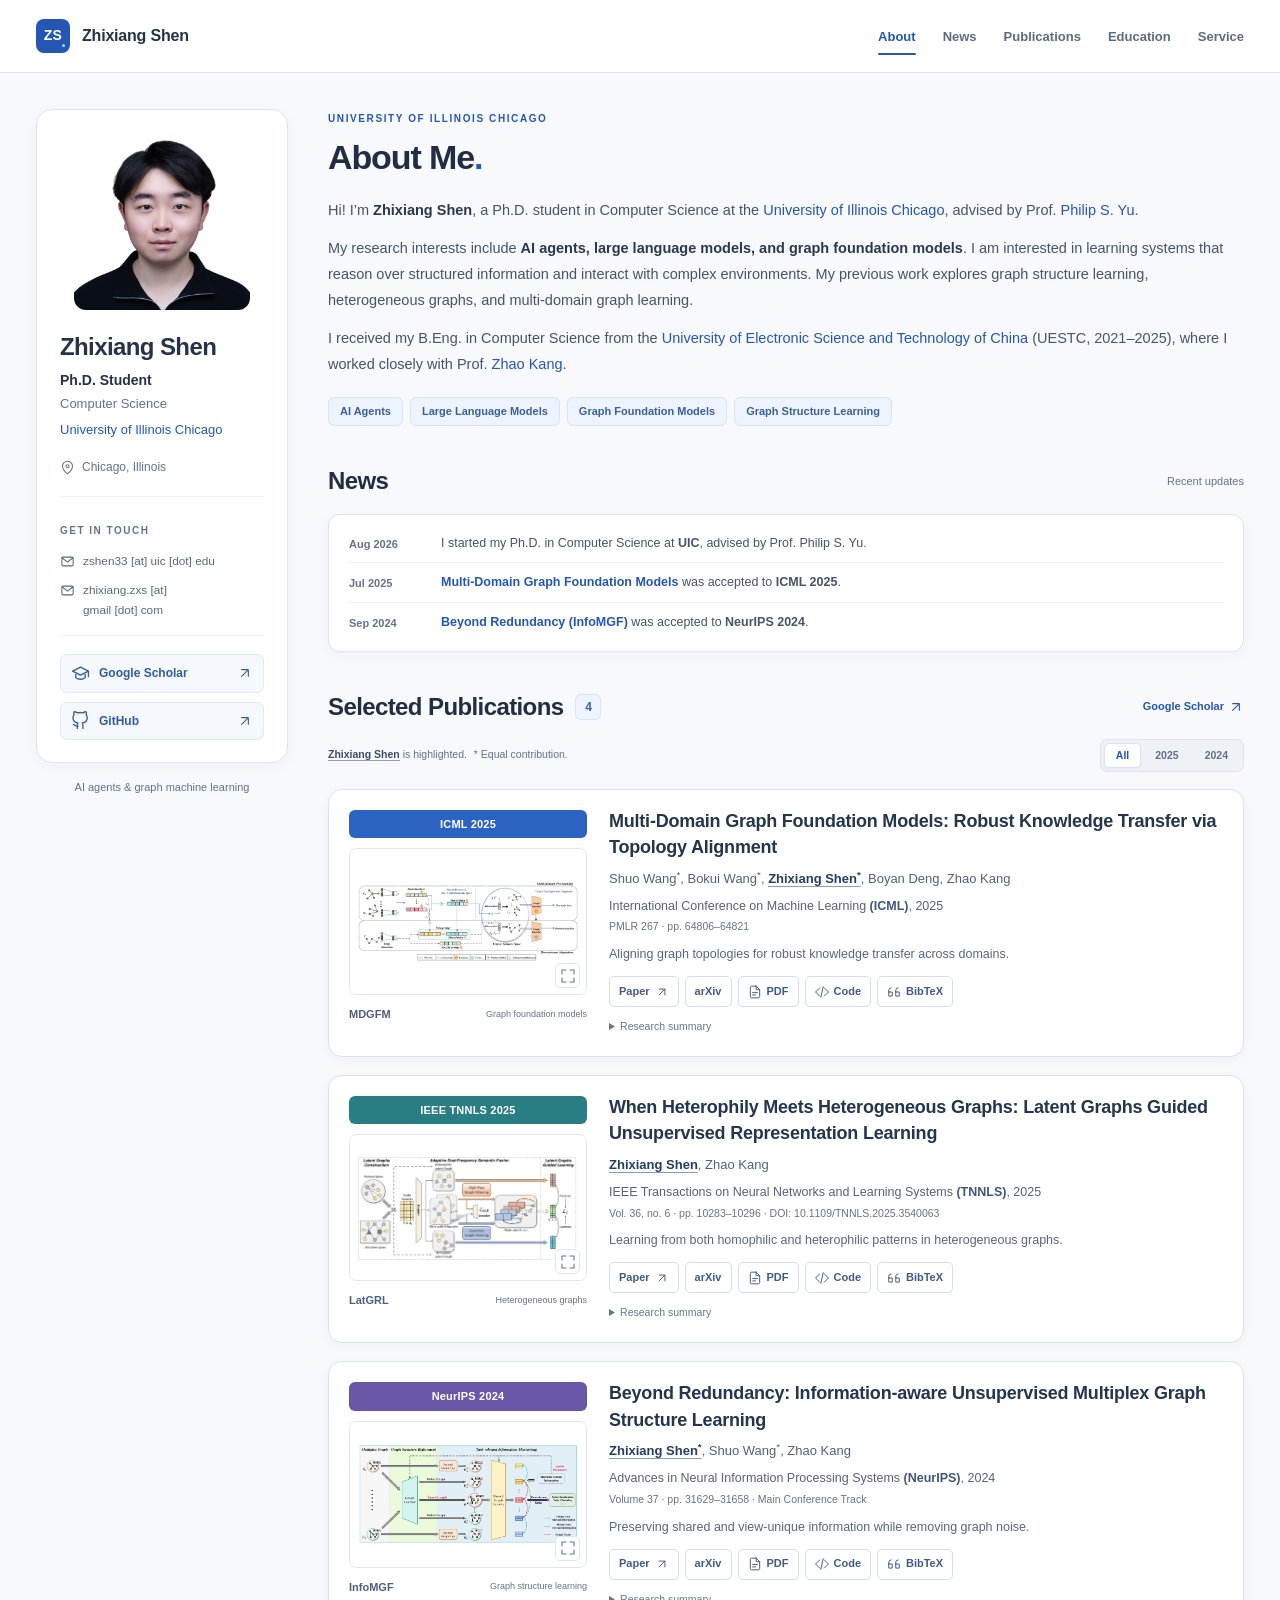
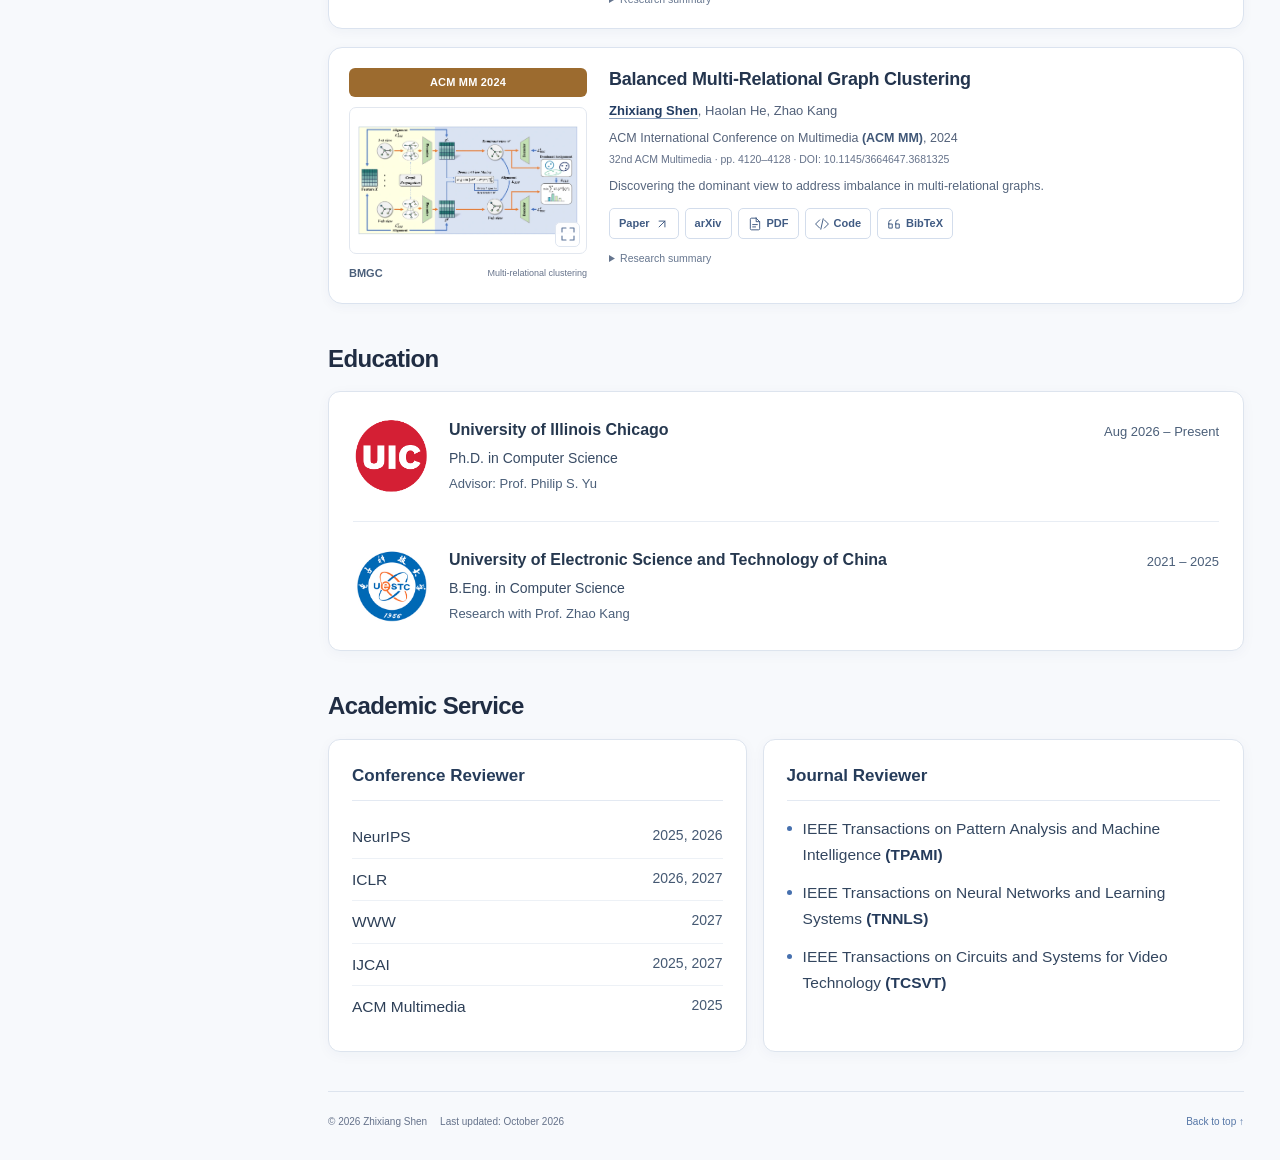
==== commit bf9f1a43: "Add files via upload" ====
--- a/index.html
+++ b/index.html
@@ -35,7 +35,7 @@
         <a class="profile-school" href="https://www.uic.edu/" target="_blank" rel="noopener noreferrer" >University of Illinois Chicago</a>
         <div class="profile-location"><svg class="icon " aria-hidden="true"><use href="#icon-pin"/></svg>Chicago, Illinois</div>
         <div class="contact-block"><span class="contact-label">GET IN TOUCH</span><p><svg class="icon " aria-hidden="true"><use href="#icon-mail"/></svg><span>zshen33 [at] uic [dot] edu</span></p><p><svg class="icon " aria-hidden="true"><use href="#icon-mail"/></svg><span>zhixiang.zxs [at]<br> gmail [dot] com</span></p></div>
-        <div class="social-links"><a class="" href="https://scholar.google.com/citations?user=W_fgHnwAAAAJ&amp;hl=en" target="_blank" rel="noopener noreferrer" ><svg class="icon " aria-hidden="true"><use href="#icon-scholar"/></svg>Google Scholar<svg class="icon small" aria-hidden="true"><use href="#icon-arrow"/></svg></a><a class="" href="https://github.com/zxlearningdeep" target="_blank" rel="noopener noreferrer" ><svg class="icon " aria-hidden="true"><use href="#icon-github"/></svg>GitHub<svg class="icon small" aria-hidden="true"><use href="#icon-arrow"/></svg></a></div>
+        <div class="social-links"><a class="" href="https://scholar.google.com/citations?user=W_fgHnwAAAAJ" target="_blank" rel="noopener noreferrer" ><svg class="icon " aria-hidden="true"><use href="#icon-scholar"/></svg>Google Scholar<svg class="icon small" aria-hidden="true"><use href="#icon-arrow"/></svg></a><a class="" href="https://github.com/zxlearningdeep" target="_blank" rel="noopener noreferrer" ><svg class="icon " aria-hidden="true"><use href="#icon-github"/></svg>GitHub<svg class="icon small" aria-hidden="true"><use href="#icon-arrow"/></svg></a></div>
       </div>
       <p class="sidebar-note">AI agents &amp; graph machine learning</p>
     </aside>
@@ -57,7 +57,7 @@
         </div>
       </section>
       <section id="publications" aria-labelledby="publications-title">
-        <div class="section-heading publications-heading"><h2 id="publications-title">Selected Publications<span class="count-badge">4</span></h2><a class="text-link" href="https://scholar.google.com/citations?user=W_fgHnwAAAAJ&amp;hl=en" target="_blank" rel="noopener noreferrer" >Google Scholar<svg class="icon small" aria-hidden="true"><use href="#icon-arrow"/></svg></a></div>
+        <div class="section-heading publications-heading"><h2 id="publications-title">Selected Publications<span class="count-badge">4</span></h2><a class="text-link" href="https://scholar.google.com/citations?user=W_fgHnwAAAAJ" target="_blank" rel="noopener noreferrer" >Google Scholar<svg class="icon small" aria-hidden="true"><use href="#icon-arrow"/></svg></a></div>
         <div class="publications-toolbar"><p><span class="self-example">Zhixiang Shen</span> is highlighted. <span class="equal-contribution">* Equal contribution.</span></p><div class="year-filters" role="group" aria-label="Filter publications by year" hidden><button type="button" class="selected" data-year="all" aria-pressed="true">All</button><button type="button" data-year="2025" aria-pressed="false">2025</button><button type="button" data-year="2024" aria-pressed="false">2024</button></div></div>
         <p class="sr-only" id="filter-status" aria-live="polite"></p>
         <div class="publication-list">
@@ -149,11 +149,11 @@
       <section id="services" aria-labelledby="services-title">
         <div class="section-heading"><h2 id="services-title">Academic Service</h2></div>
         <div class="service-grid">
-          <div class="service-card"><h3>Conference Reviewer</h3><ul class="conference-list"><li><span>NeurIPS</span><span>2025, 2026</span></li><li><span>ICLR</span><span>2026, 2027</span></li><li><span>IJCAI</span><span>2025</span></li><li><span>ACM Multimedia</span><span>2025</span></li></ul></div>
+          <div class="service-card"><h3>Conference Reviewer</h3><ul class="conference-list"><li><span>NeurIPS</span><span>2025, 2026</span></li><li><span>ICLR</span><span>2026, 2027</span></li><li><span>WWW</span><span>2027</span></li><li><span>IJCAI</span><span>2025, 2027</span></li><li><span>ACM Multimedia</span><span>2025</span></li></ul></div>
           <div class="service-card"><h3>Journal Reviewer</h3><ul class="journal-list"><li>IEEE Transactions on Pattern Analysis and Machine Intelligence <strong>(TPAMI)</strong></li><li>IEEE Transactions on Neural Networks and Learning Systems <strong>(TNNLS)</strong></li><li>IEEE Transactions on Circuits and Systems for Video Technology <strong>(TCSVT)</strong></li></ul></div>
         </div>
       </section>
-      <footer><p>© 2026 Zhixiang Shen<span>Last updated: September 2026</span></p><a href="#about">Back to top ↑</a></footer>
+      <footer><p>© 2026 Zhixiang Shen<span>Last updated: October 2026</span></p><a href="#about">Back to top ↑</a></footer>
     </main>
   </div>
   <dialog id="figure-dialog" class="figure-dialog" aria-labelledby="figure-dialog-title">
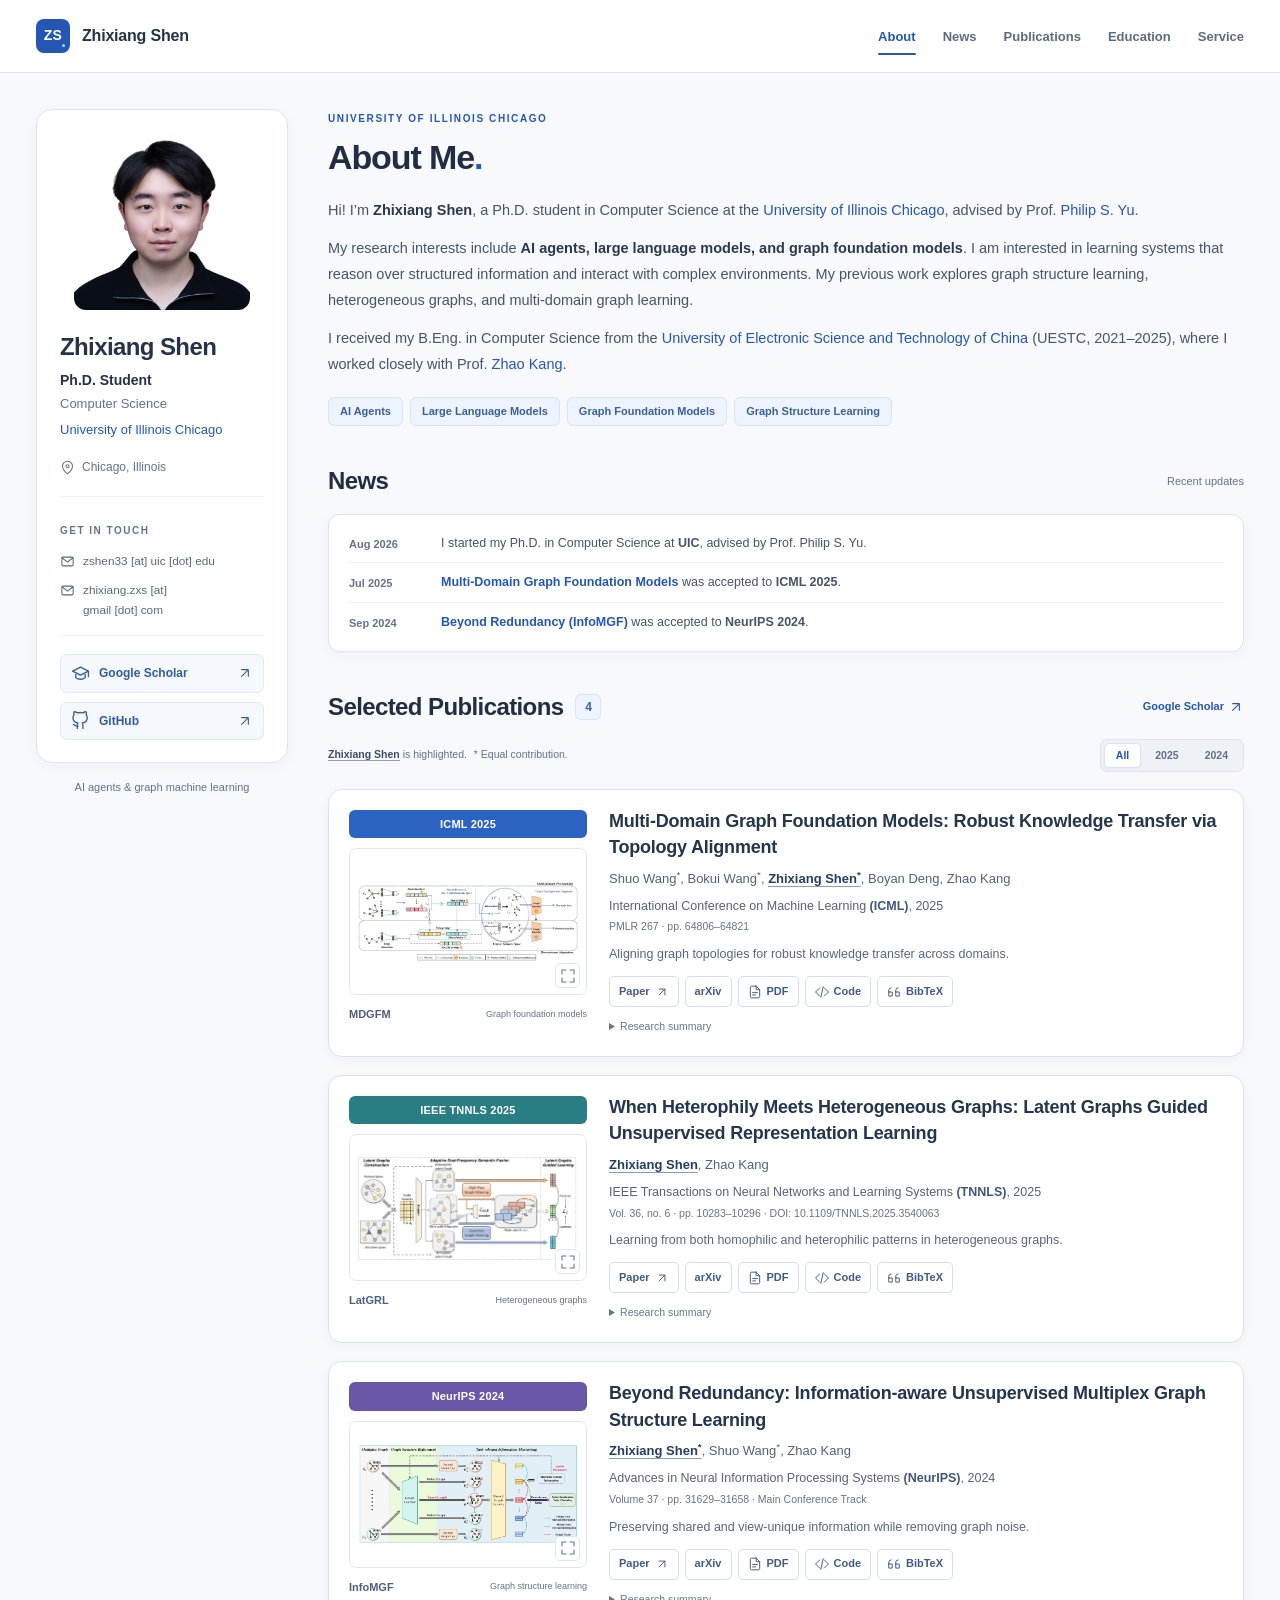
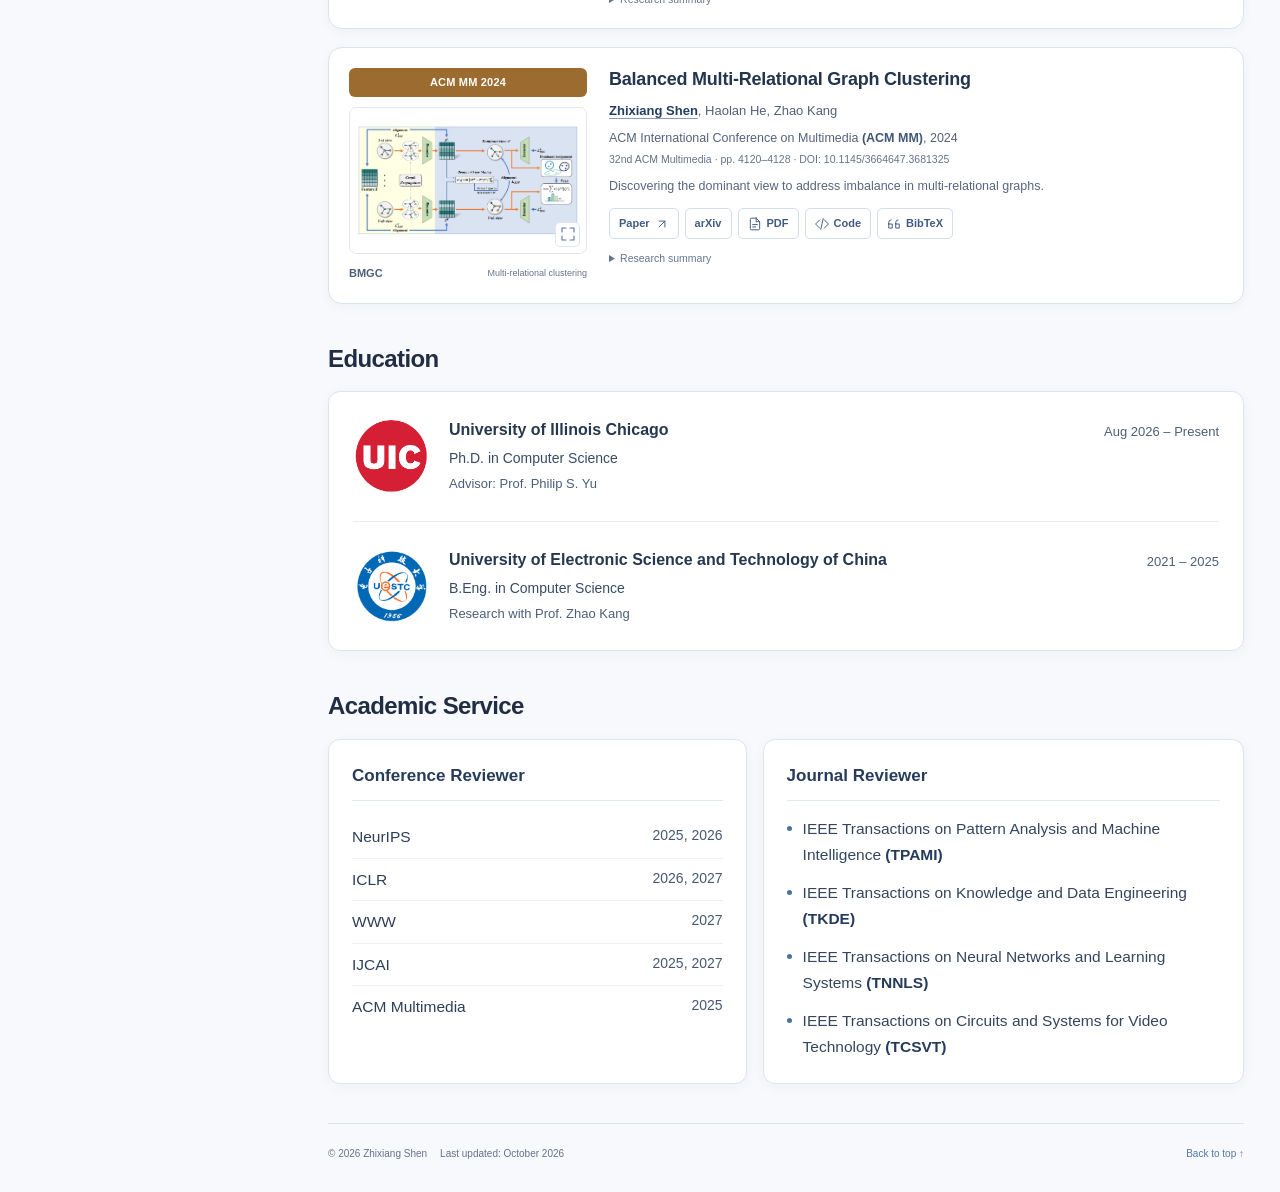
==== commit 091782f9: "Add TKDE after TPAMI in journal reviewer list" ====
--- a/index.html
+++ b/index.html
@@ -150,7 +150,7 @@
         <div class="section-heading"><h2 id="services-title">Academic Service</h2></div>
         <div class="service-grid">
           <div class="service-card"><h3>Conference Reviewer</h3><ul class="conference-list"><li><span>NeurIPS</span><span>2025, 2026</span></li><li><span>ICLR</span><span>2026, 2027</span></li><li><span>WWW</span><span>2027</span></li><li><span>IJCAI</span><span>2025, 2027</span></li><li><span>ACM Multimedia</span><span>2025</span></li></ul></div>
-          <div class="service-card"><h3>Journal Reviewer</h3><ul class="journal-list"><li>IEEE Transactions on Pattern Analysis and Machine Intelligence <strong>(TPAMI)</strong></li><li>IEEE Transactions on Neural Networks and Learning Systems <strong>(TNNLS)</strong></li><li>IEEE Transactions on Circuits and Systems for Video Technology <strong>(TCSVT)</strong></li></ul></div>
+          <div class="service-card"><h3>Journal Reviewer</h3><ul class="journal-list"><li>IEEE Transactions on Pattern Analysis and Machine Intelligence <strong>(TPAMI)</strong></li><li>IEEE Transactions on Knowledge and Data Engineering <strong>(TKDE)</strong></li><li>IEEE Transactions on Neural Networks and Learning Systems <strong>(TNNLS)</strong></li><li>IEEE Transactions on Circuits and Systems for Video Technology <strong>(TCSVT)</strong></li></ul></div>
         </div>
       </section>
       <footer><p>© 2026 Zhixiang Shen<span>Last updated: October 2026</span></p><a href="#about">Back to top ↑</a></footer>
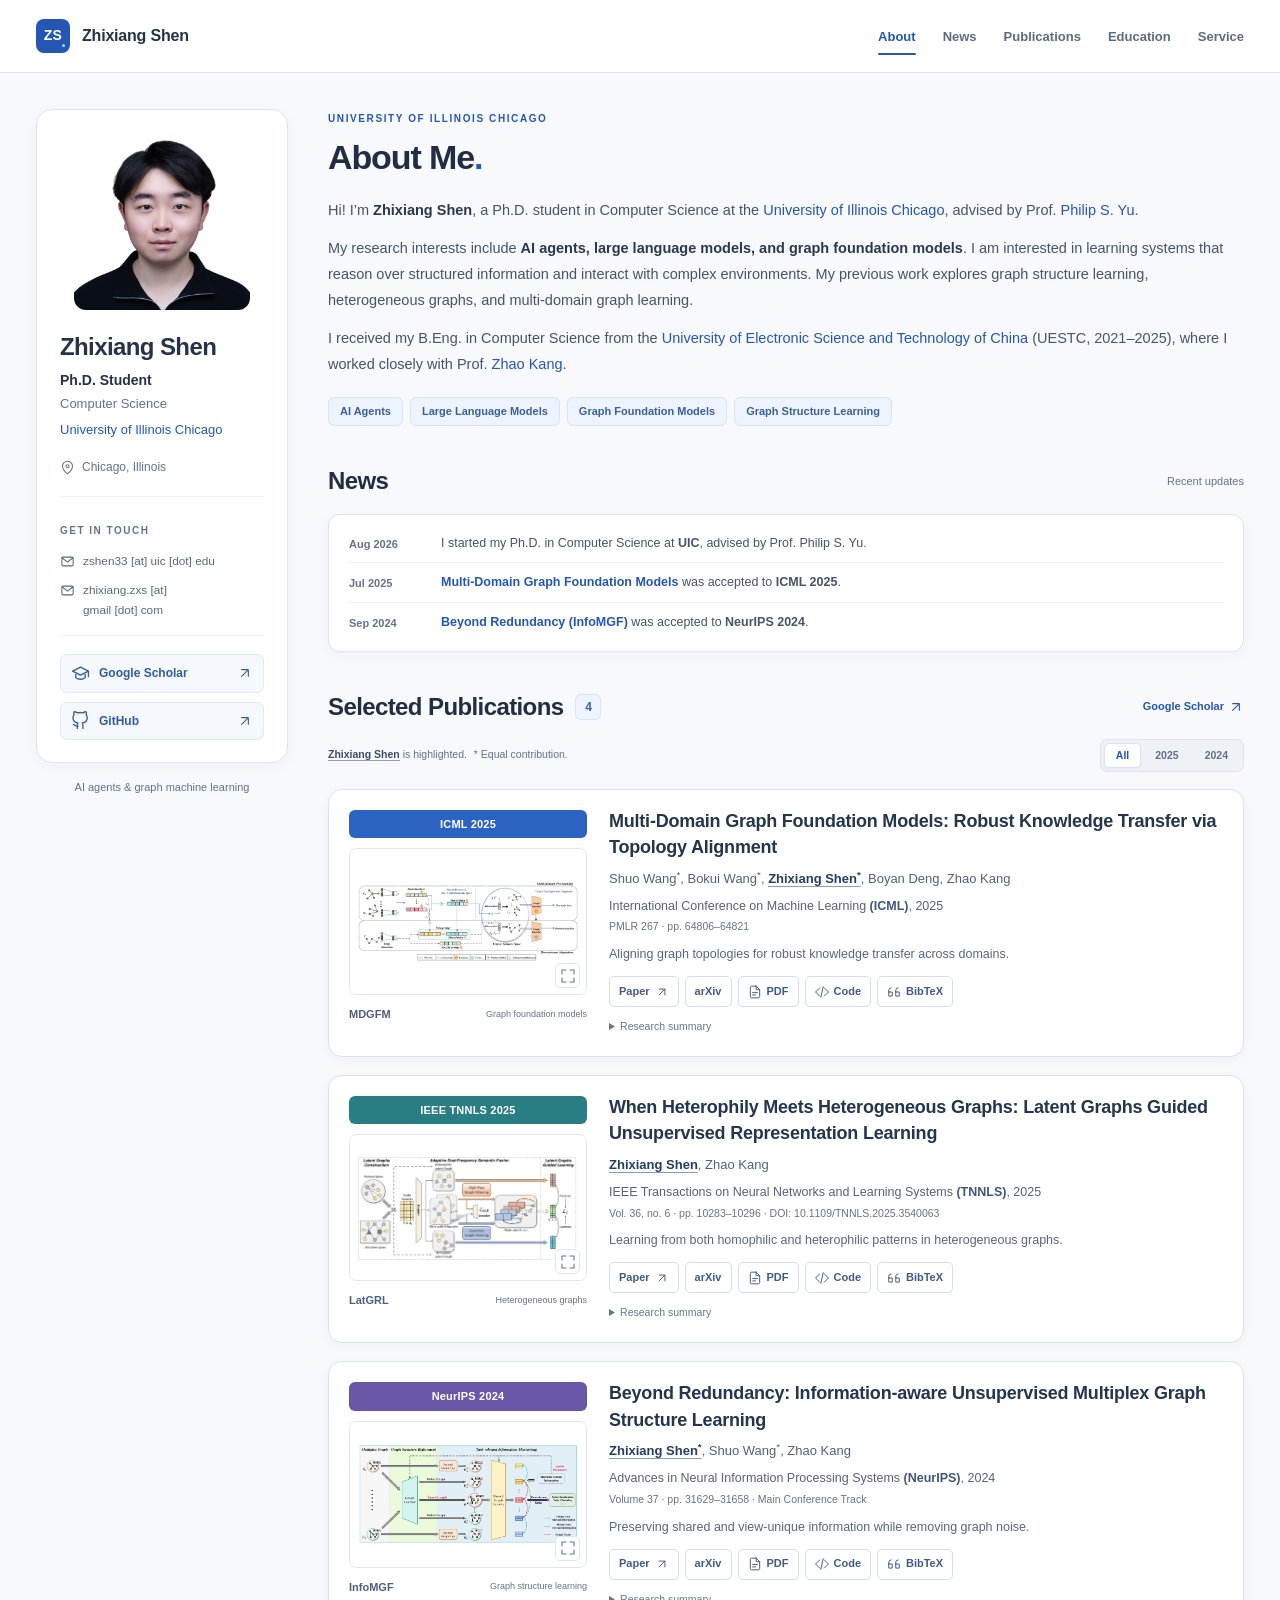
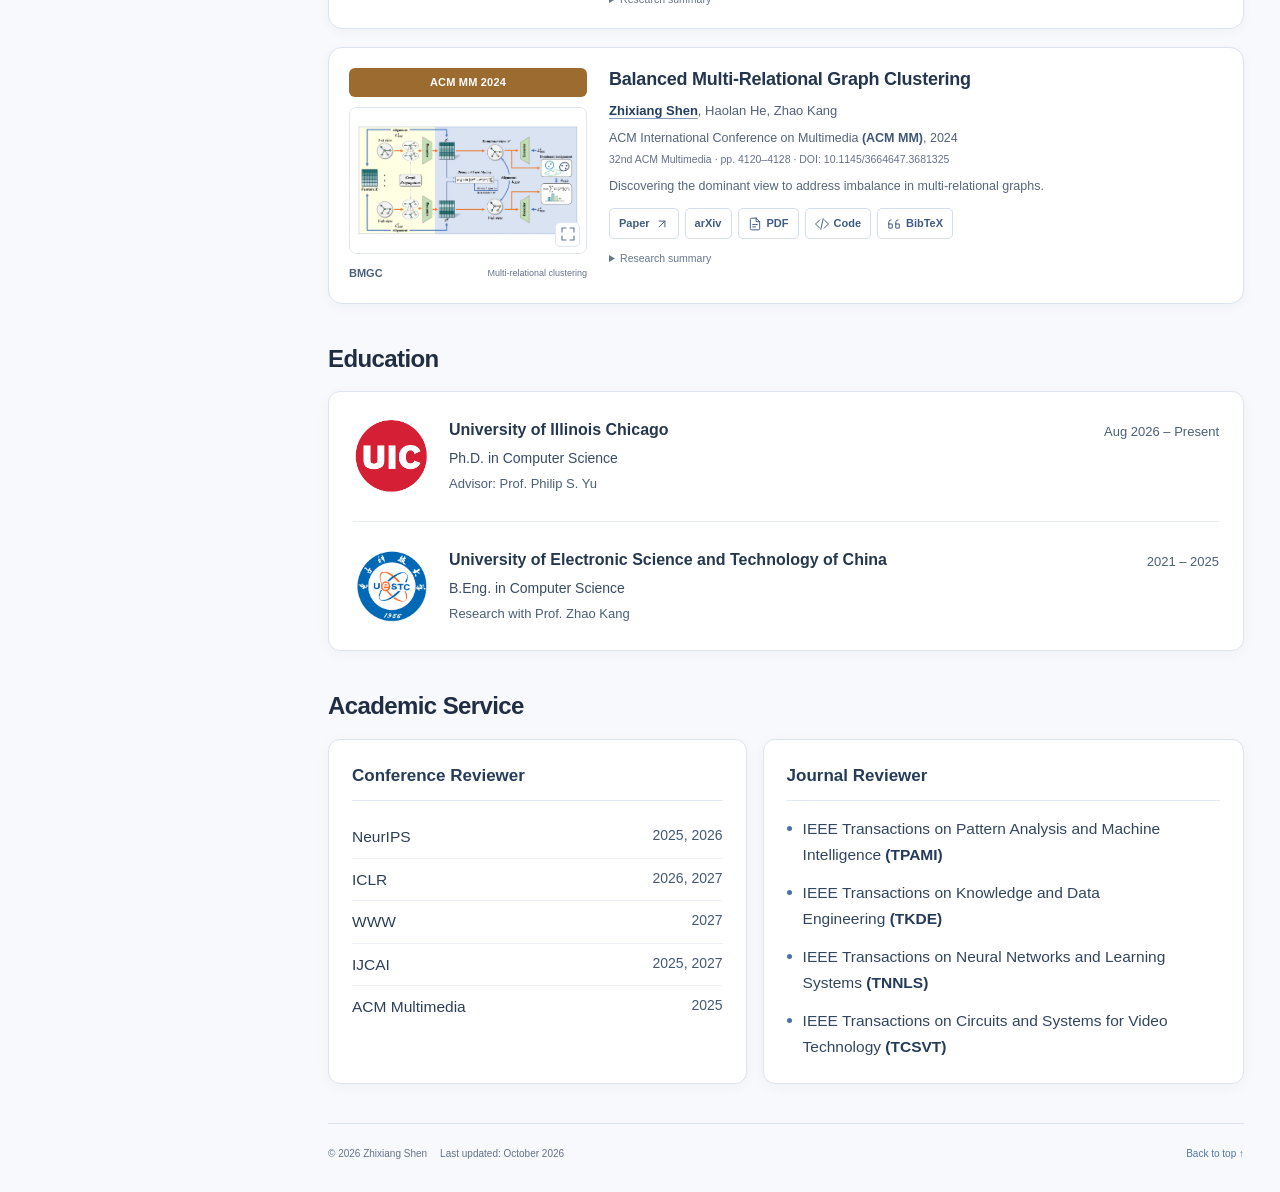
==== commit cd58641a: "Improve TKDE and TNNLS reviewer list line breaks" ====
--- a/index.html
+++ b/index.html
@@ -150,7 +150,7 @@
         <div class="section-heading"><h2 id="services-title">Academic Service</h2></div>
         <div class="service-grid">
           <div class="service-card"><h3>Conference Reviewer</h3><ul class="conference-list"><li><span>NeurIPS</span><span>2025, 2026</span></li><li><span>ICLR</span><span>2026, 2027</span></li><li><span>WWW</span><span>2027</span></li><li><span>IJCAI</span><span>2025, 2027</span></li><li><span>ACM Multimedia</span><span>2025</span></li></ul></div>
-          <div class="service-card"><h3>Journal Reviewer</h3><ul class="journal-list"><li>IEEE Transactions on Pattern Analysis and Machine Intelligence <strong>(TPAMI)</strong></li><li>IEEE Transactions on Knowledge and Data Engineering <strong>(TKDE)</strong></li><li>IEEE Transactions on Neural Networks and Learning Systems <strong>(TNNLS)</strong></li><li>IEEE Transactions on Circuits and Systems for Video Technology <strong>(TCSVT)</strong></li></ul></div>
+          <div class="service-card"><h3>Journal Reviewer</h3><ul class="journal-list"><li>IEEE Transactions on Pattern Analysis and Machine Intelligence <strong>(TPAMI)</strong></li><li>IEEE Transactions on Knowledge and Data<br>Engineering&nbsp;<strong>(TKDE)</strong></li><li>IEEE Transactions on Neural Networks and Learning<br>Systems&nbsp;<strong>(TNNLS)</strong></li><li>IEEE Transactions on Circuits and Systems for Video Technology <strong>(TCSVT)</strong></li></ul></div>
         </div>
       </section>
       <footer><p>© 2026 Zhixiang Shen<span>Last updated: October 2026</span></p><a href="#about">Back to top ↑</a></footer>
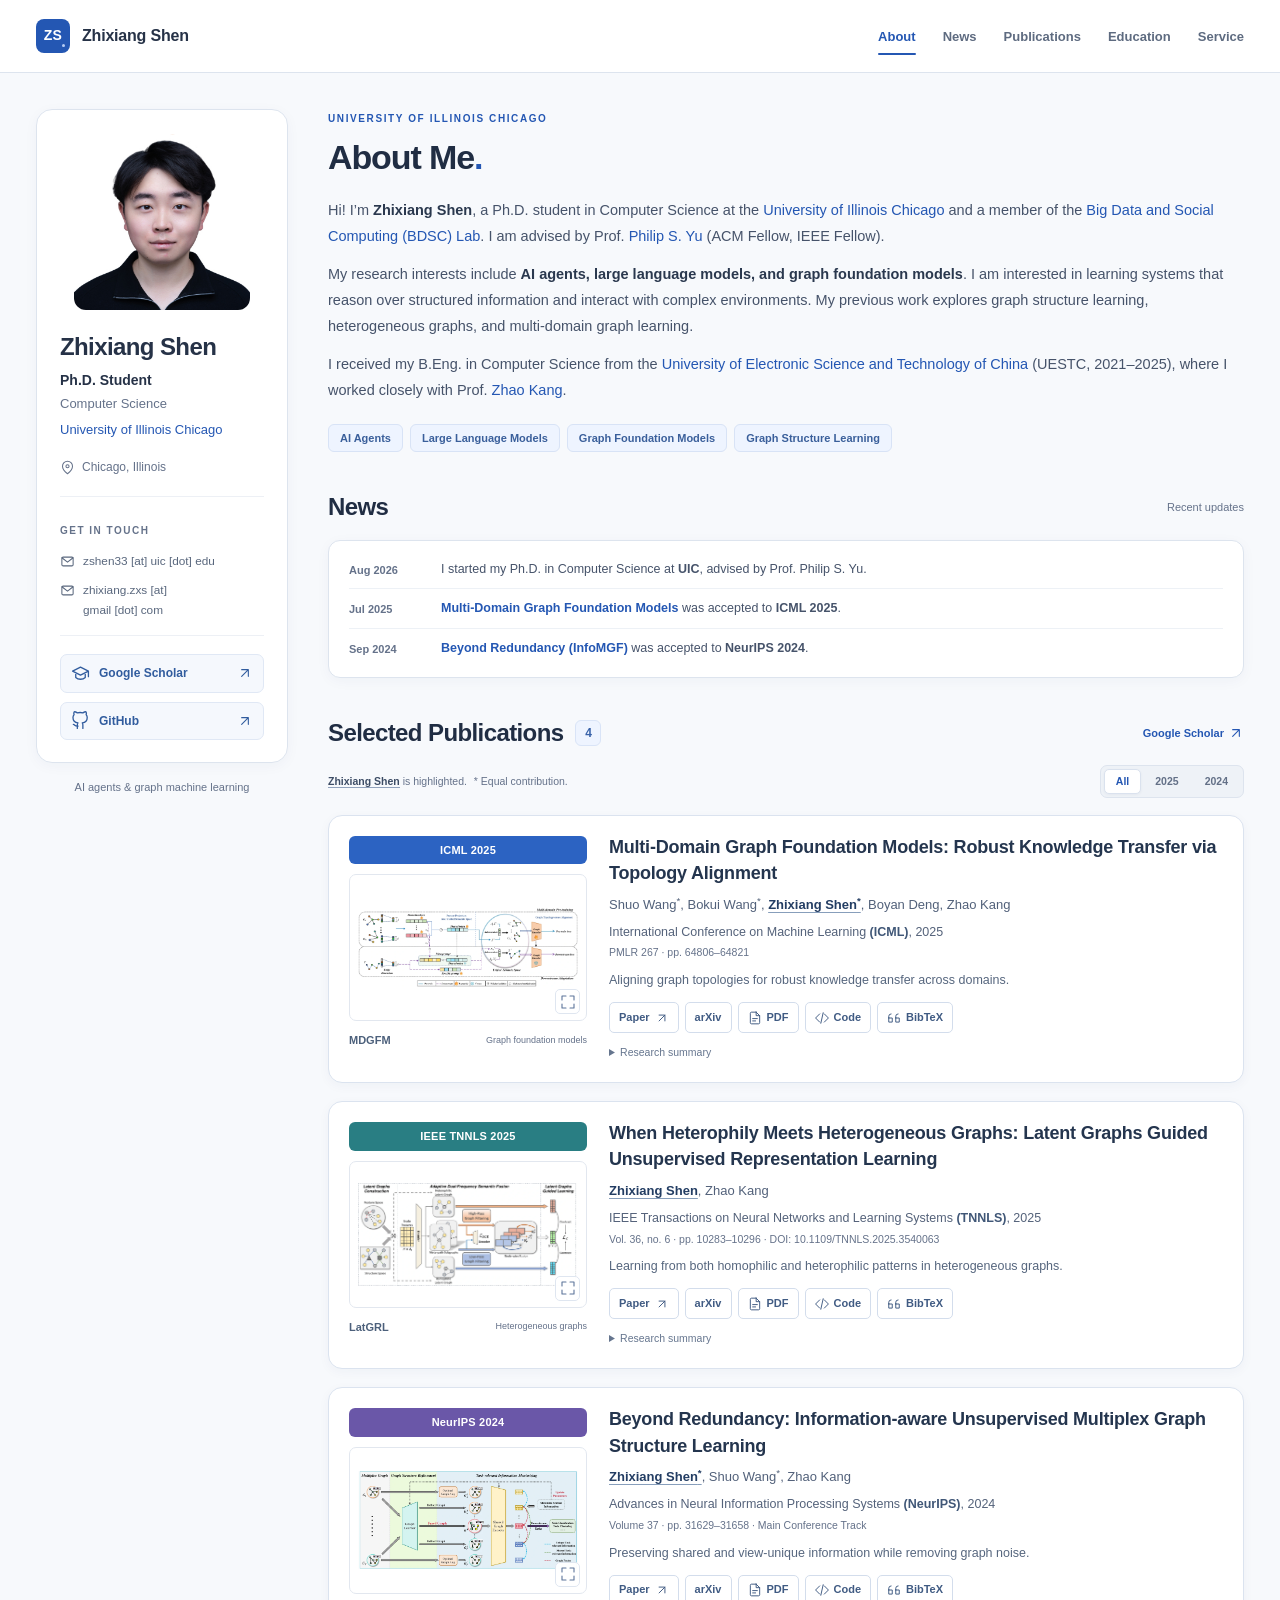
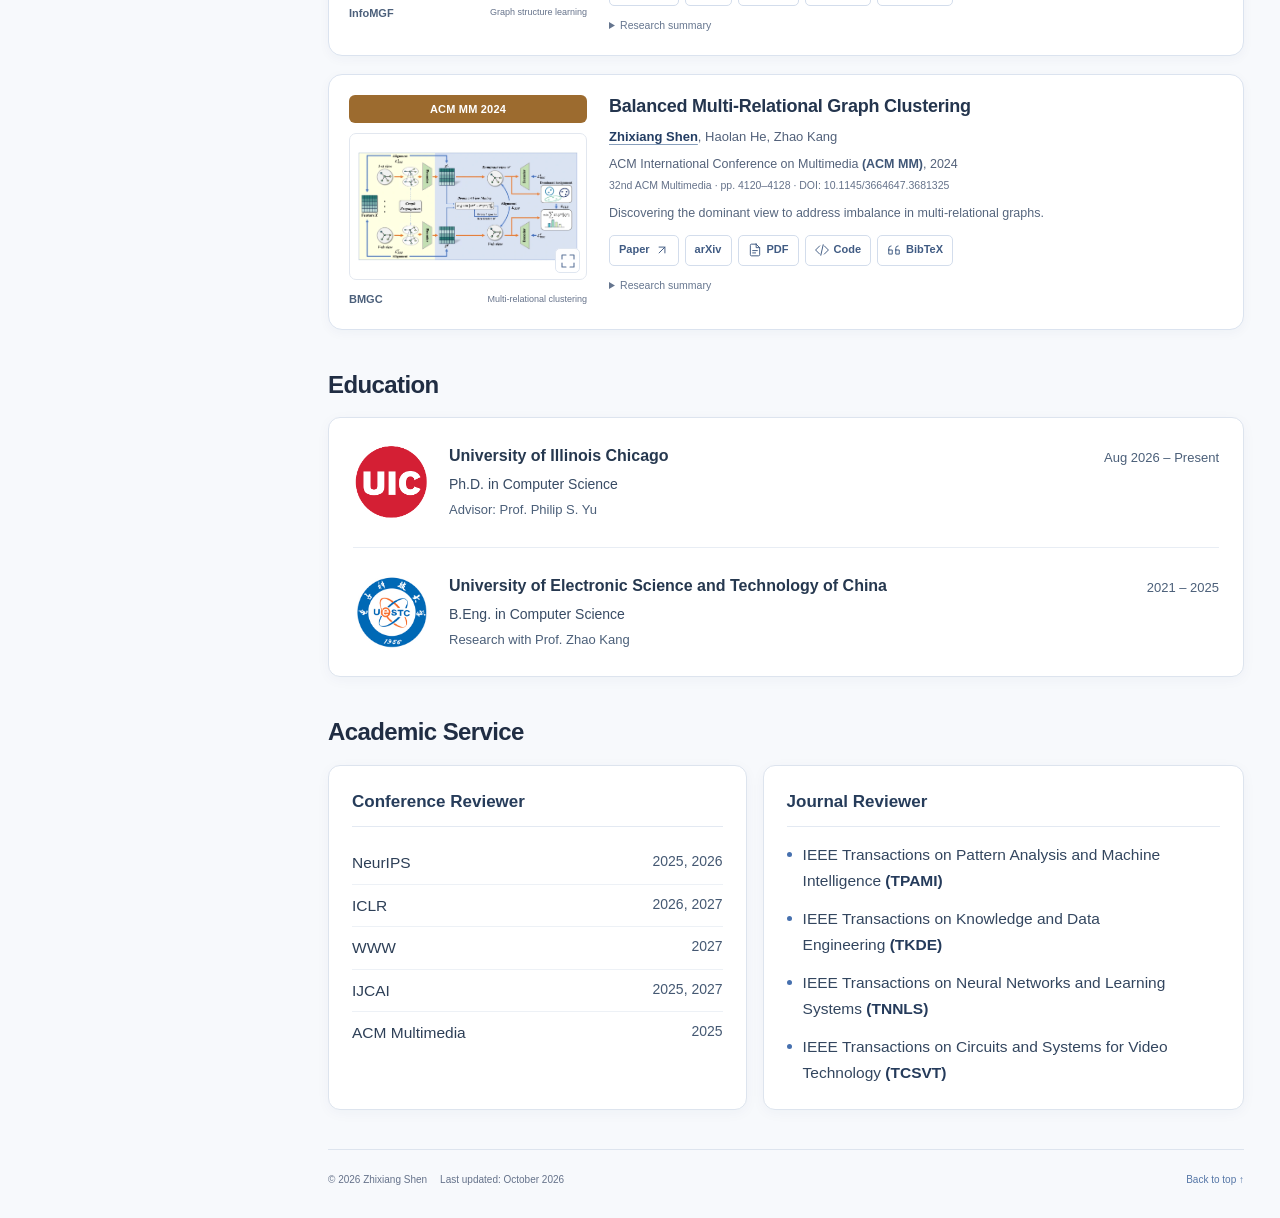
==== commit 3871d8a8: "Add BDSC Lab affiliation and advisor fellowships to About Me" ====
--- a/index.html
+++ b/index.html
@@ -43,7 +43,7 @@
       <section id="about" class="about-section" aria-labelledby="about-title">
         <p class="eyebrow">UNIVERSITY OF ILLINOIS CHICAGO</p>
         <h2 id="about-title">About Me<span class="heading-dot">.</span></h2>
-        <p>Hi! I’m <strong>Zhixiang Shen</strong>, a Ph.D. student in Computer Science at the <a class="" href="https://www.uic.edu/" target="_blank" rel="noopener noreferrer" >University of Illinois Chicago</a>, advised by Prof. <a class="" href="https://cs.uic.edu/profiles/philip-yu/" target="_blank" rel="noopener noreferrer" >Philip S. Yu</a>.</p>
+        <p>Hi! I’m <strong>Zhixiang Shen</strong>, a Ph.D. student in Computer Science at the <a class="" href="https://www.uic.edu/" target="_blank" rel="noopener noreferrer" >University of Illinois Chicago</a> and a member of the <a class="" href="https://bdsc-uic.github.io/index.html" target="_blank" rel="noopener noreferrer" >Big Data and Social Computing (BDSC) Lab</a>. I am advised by Prof. <a class="" href="https://cs.uic.edu/profiles/philip-yu/" target="_blank" rel="noopener noreferrer" >Philip S. Yu</a> (ACM Fellow, IEEE Fellow).</p>
         <p>My research interests include <strong>AI agents, large language models, and graph foundation models</strong>. I am interested in learning systems that reason over structured information and interact with complex environments. My previous work explores graph structure learning, heterogeneous graphs, and multi-domain graph learning.</p>
         <p>I received my B.Eng. in Computer Science from the <a class="" href="https://en.uestc.edu.cn/" target="_blank" rel="noopener noreferrer" >University of Electronic Science and Technology of China</a> (UESTC, 2021–2025), where I worked closely with Prof. <a class="" href="https://sites.google.com/site/zhaokanghomepage/" target="_blank" rel="noopener noreferrer" >Zhao Kang</a>.</p>
         <div class="research-interests" aria-label="Research interests"><span>AI Agents</span><span>Large Language Models</span><span>Graph Foundation Models</span><span>Graph Structure Learning</span></div>
